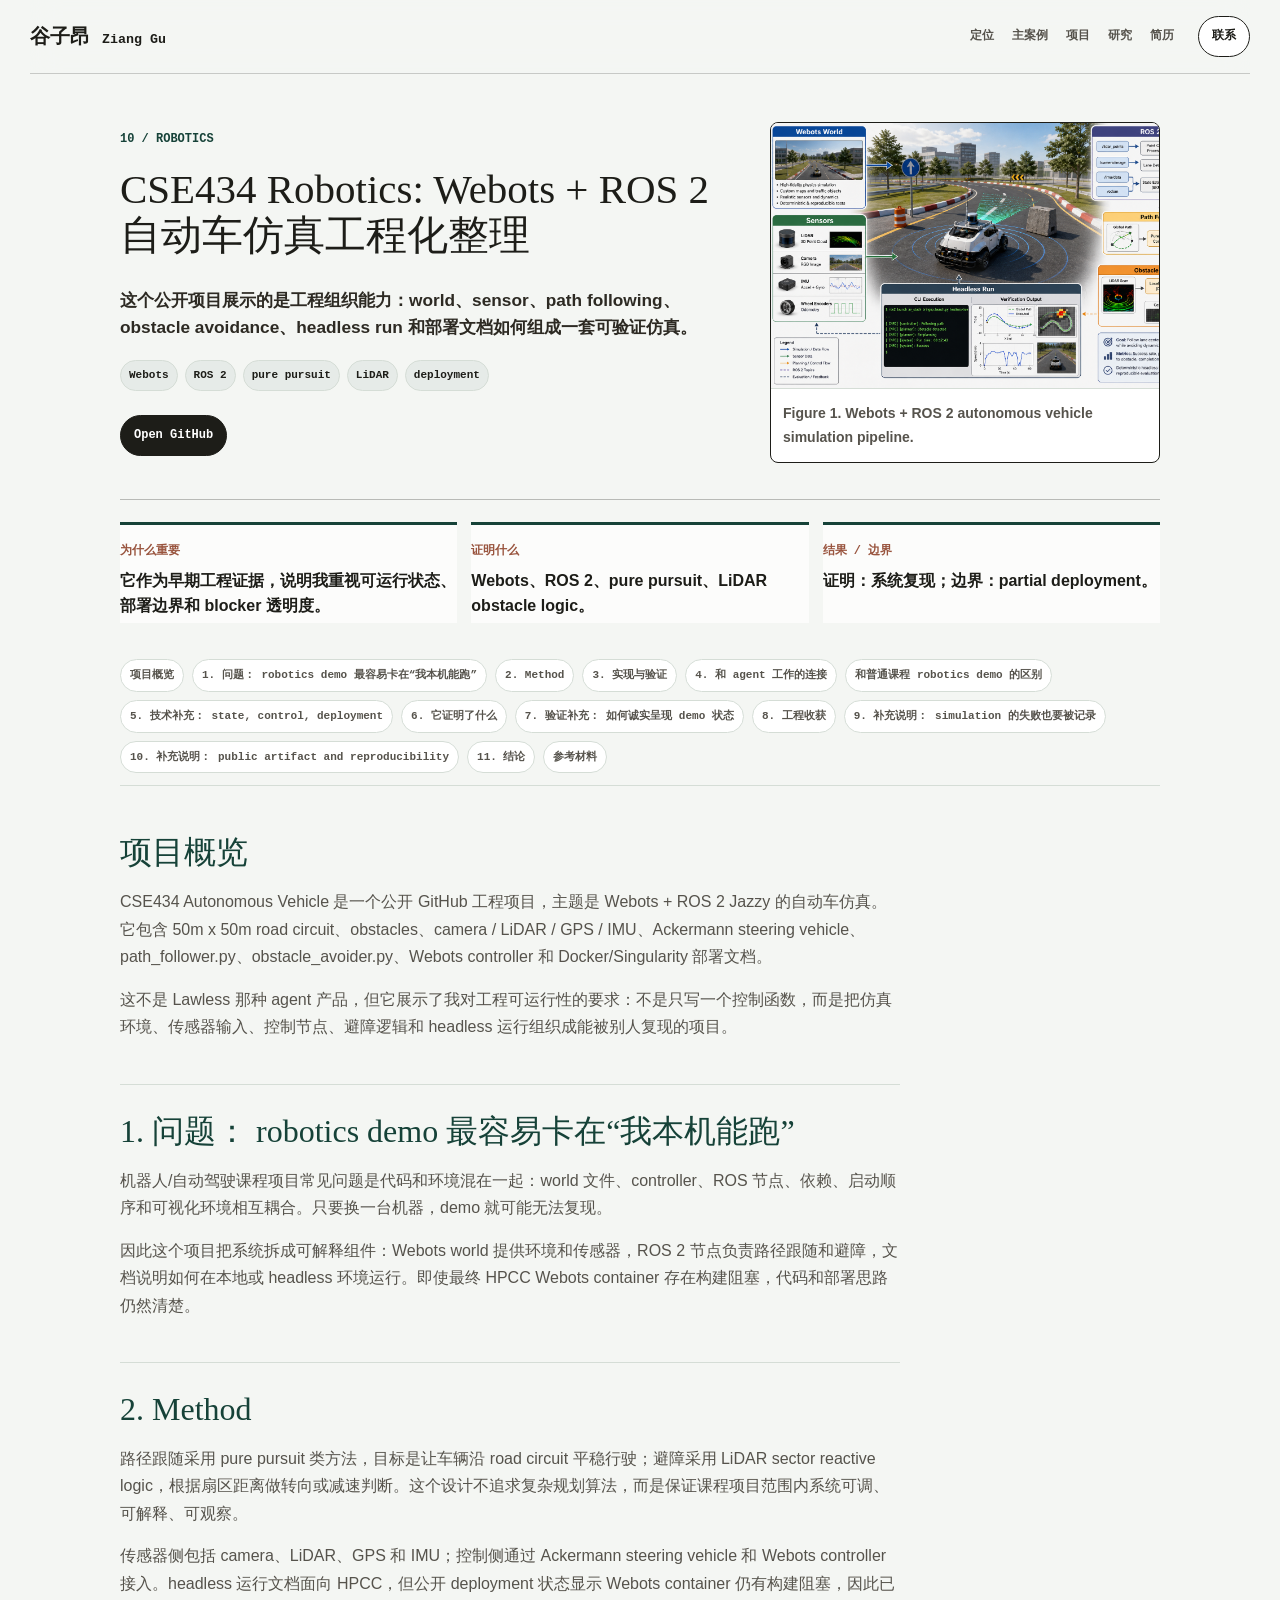
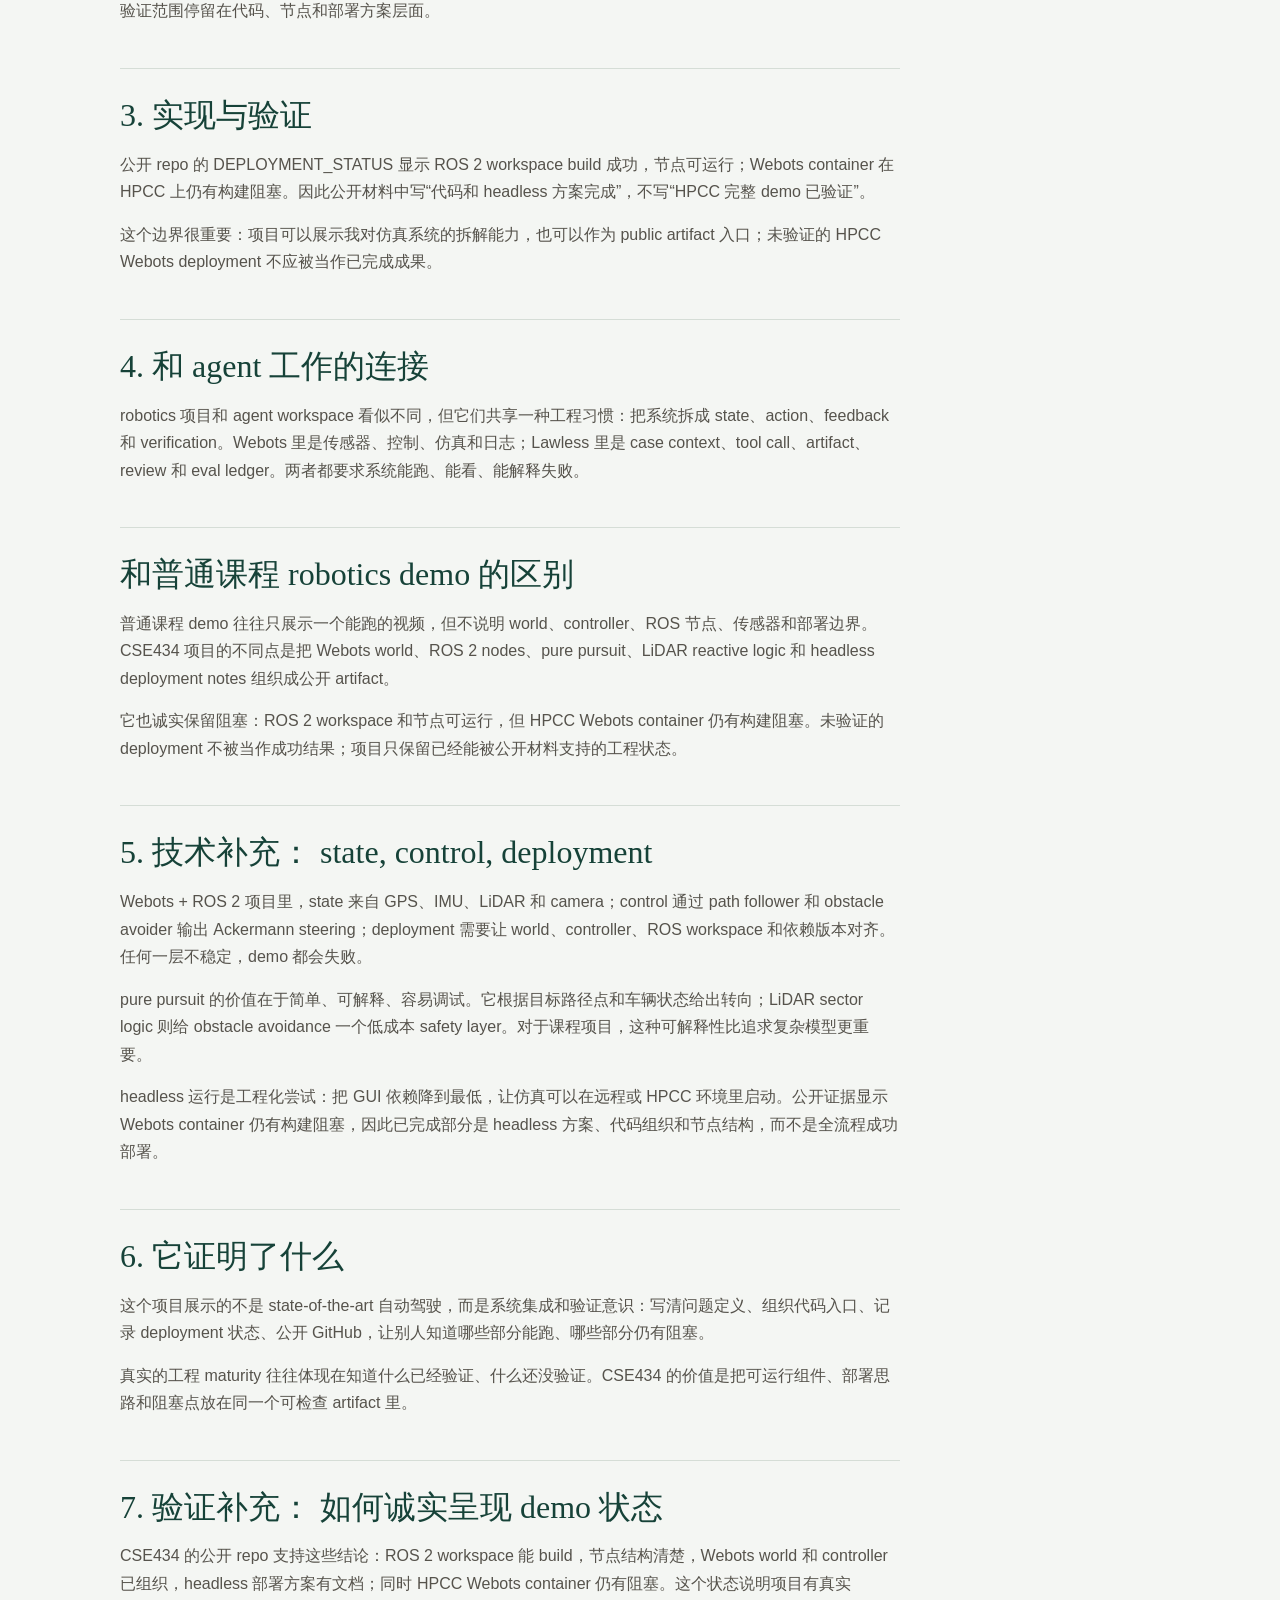
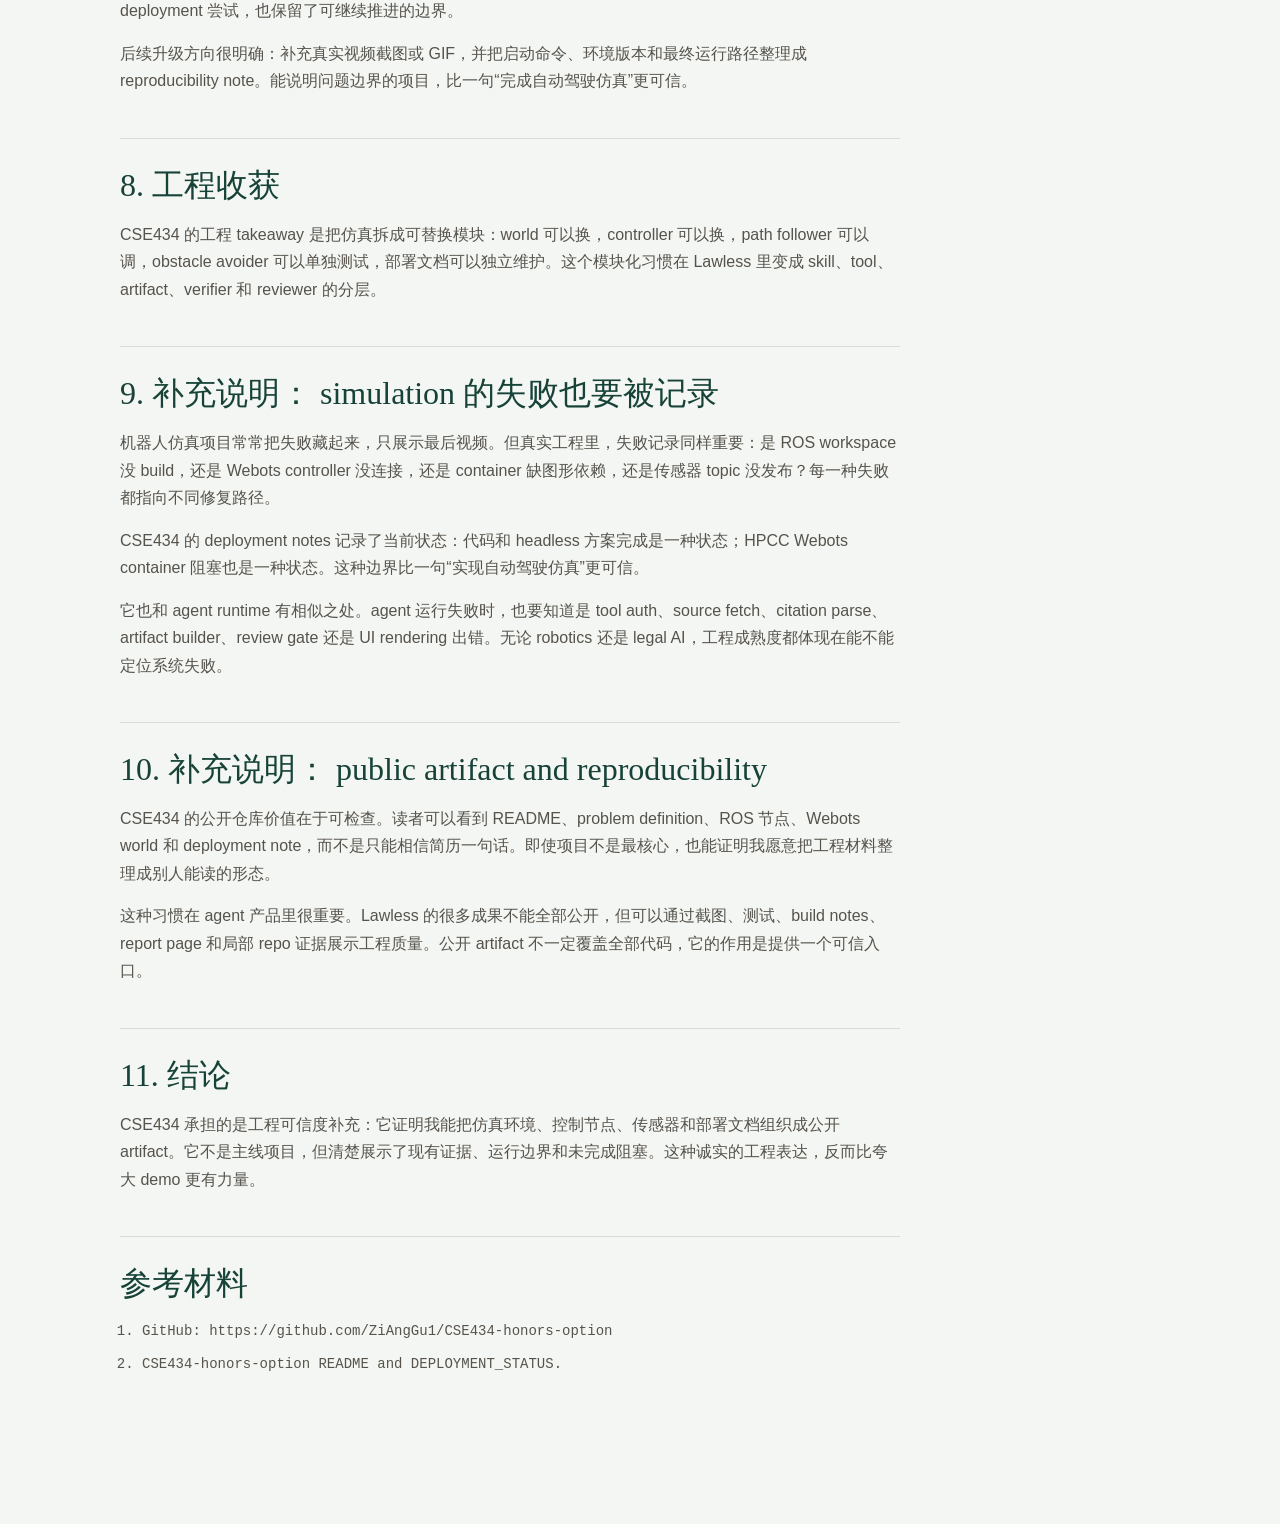
==== cse434-robotics.html @ b87dd902 "Update portfolio and resume" ====
<!doctype html>
<html lang="zh-CN">
<head>
  <meta charset="utf-8" />
  <meta name="viewport" content="width=device-width, initial-scale=1" />
  <meta name="description" content="这个公开项目展示的是工程组织能力：world、sensor、path following、obstacle avoidance、headless run 和部署文档如何组成一套可验证仿真。" />
  <title>CSE434 Robotics: Webots + ROS 2 自动车仿真工程化整理 / Ziang Gu</title>
  <link rel="icon" href="data:image/svg+xml,%3Csvg xmlns='http://www.w3.org/2000/svg' viewBox='0 0 64 64'%3E%3Crect width='64' height='64' fill='%230d3f32'/%3E%3Ctext x='32' y='42' font-size='34' text-anchor='middle' fill='%23fffaf0' font-family='serif'%3EZ%3C/text%3E%3C/svg%3E" />
  <link rel="stylesheet" href="./styles.css" />
</head>
<body class="paper-page">
  <header class="site-header">
    <a class="brand" href="./index.html"><span>谷子昂</span><small>Ziang Gu</small></a>
    <nav>
      <a href="./index.html#fit">定位</a>
      <a href="./lawless-agent-system.html">主案例</a>
      <a href="./project-reports.html">项目</a>
      <a href="./index.html#research">研究</a>
      <a href="./assets/ziang-gu-resume.pdf" target="_blank" rel="noreferrer">简历</a>
    </nav>
    <a class="pill" href="mailto:guziang@msu.edu">联系</a>
  </header>
  <main><article class="paper">
      <header class="paper-hero">
        <div>
          <p class="eyebrow">10 / Robotics</p>
          <h1>CSE434 Robotics: Webots + ROS 2 自动车仿真工程化整理</h1>
          <p class="dek">这个公开项目展示的是工程组织能力：world、sensor、path following、obstacle avoidance、headless run 和部署文档如何组成一套可验证仿真。</p>
          <div class="tag-row hero-tags"><b>Webots</b><b>ROS 2</b><b>pure pursuit</b><b>LiDAR</b><b>deployment</b></div>
          <div class="action-row"><a href="https://github.com/ZiAngGu1/CSE434-honors-option" target="_blank" rel="noreferrer">Open GitHub</a></div>
        </div>
        <figure class="paper-figure">
    <img src="./assets/cse434-robotics-diagram.png" alt="CSE434 robotics system diagram" />
    <figcaption>Figure 1. Webots + ROS 2 autonomous vehicle simulation pipeline.</figcaption>
  </figure>
      </header>

      <section class="case-brief" aria-label="Case study brief">
    <article>
          <span>为什么重要</span>
          <p>它作为早期工程证据，说明我重视可运行状态、部署边界和 blocker 透明度。</p>
        </article><article>
          <span>证明什么</span>
          <p>Webots、ROS 2、pure pursuit、LiDAR obstacle logic。</p>
        </article><article>
          <span>结果 / 边界</span>
          <p>证明：系统复现；边界：partial deployment。</p>
        </article>
  </section>

      <aside class="toc">
        <a href="#s1">项目概览</a><a href="#s2">1. 问题： robotics demo 最容易卡在“我本机能跑”</a><a href="#s3">2. Method</a><a href="#s4">3. 实现与验证</a><a href="#s5">4. 和 agent 工作的连接</a><a href="#s6">和普通课程 robotics demo 的区别</a><a href="#s7">5. 技术补充： state, control, deployment</a><a href="#s8">6. 它证明了什么</a><a href="#s9">7. 验证补充： 如何诚实呈现 demo 状态</a><a href="#s10">8. 工程收获</a><a href="#s11">9. 补充说明： simulation 的失败也要被记录</a><a href="#s12">10. 补充说明： public artifact and reproducibility</a><a href="#s13">11. 结论</a>
        
        <a href="#references">参考材料</a>
      </aside>

      
      <section class="paper-section" id="s1">
    <h2>项目概览</h2>
    <p>CSE434 Autonomous Vehicle 是一个公开 GitHub 工程项目，主题是 Webots + ROS 2 Jazzy 的自动车仿真。它包含 50m x 50m road circuit、obstacles、camera / LiDAR / GPS / IMU、Ackermann steering vehicle、path_follower.py、obstacle_avoider.py、Webots controller 和 Docker/Singularity 部署文档。</p>
<p>这不是 Lawless 那种 agent 产品，但它展示了我对工程可运行性的要求：不是只写一个控制函数，而是把仿真环境、传感器输入、控制节点、避障逻辑和 headless 运行组织成能被别人复现的项目。</p>
  </section>
<section class="paper-section" id="s2">
    <h2>1. 问题： robotics demo 最容易卡在“我本机能跑”</h2>
    <p>机器人/自动驾驶课程项目常见问题是代码和环境混在一起：world 文件、controller、ROS 节点、依赖、启动顺序和可视化环境相互耦合。只要换一台机器，demo 就可能无法复现。</p>
<p>因此这个项目把系统拆成可解释组件：Webots world 提供环境和传感器，ROS 2 节点负责路径跟随和避障，文档说明如何在本地或 headless 环境运行。即使最终 HPCC Webots container 存在构建阻塞，代码和部署思路仍然清楚。</p>
  </section>
<section class="paper-section" id="s3">
    <h2>2. Method</h2>
    <p>路径跟随采用 pure pursuit 类方法，目标是让车辆沿 road circuit 平稳行驶；避障采用 LiDAR sector reactive logic，根据扇区距离做转向或减速判断。这个设计不追求复杂规划算法，而是保证课程项目范围内系统可调、可解释、可观察。</p>
<p>传感器侧包括 camera、LiDAR、GPS 和 IMU；控制侧通过 Ackermann steering vehicle 和 Webots controller 接入。headless 运行文档面向 HPCC，但公开 deployment 状态显示 Webots container 仍有构建阻塞，因此已验证范围停留在代码、节点和部署方案层面。</p>
  </section>
<section class="paper-section" id="s4">
    <h2>3. 实现与验证</h2>
    <p>公开 repo 的 DEPLOYMENT_STATUS 显示 ROS 2 workspace build 成功，节点可运行；Webots container 在 HPCC 上仍有构建阻塞。因此公开材料中写“代码和 headless 方案完成”，不写“HPCC 完整 demo 已验证”。</p>
<p>这个边界很重要：项目可以展示我对仿真系统的拆解能力，也可以作为 public artifact 入口；未验证的 HPCC Webots deployment 不应被当作已完成成果。</p>
  </section>
<section class="paper-section" id="s5">
    <h2>4. 和 agent 工作的连接</h2>
    <p>robotics 项目和 agent workspace 看似不同，但它们共享一种工程习惯：把系统拆成 state、action、feedback 和 verification。Webots 里是传感器、控制、仿真和日志；Lawless 里是 case context、tool call、artifact、review 和 eval ledger。两者都要求系统能跑、能看、能解释失败。</p>
  </section>
<section class="paper-section" id="s6">
    <h2>和普通课程 robotics demo 的区别</h2>
    <p>普通课程 demo 往往只展示一个能跑的视频，但不说明 world、controller、ROS 节点、传感器和部署边界。CSE434 项目的不同点是把 Webots world、ROS 2 nodes、pure pursuit、LiDAR reactive logic 和 headless deployment notes 组织成公开 artifact。</p>
<p>它也诚实保留阻塞：ROS 2 workspace 和节点可运行，但 HPCC Webots container 仍有构建阻塞。未验证的 deployment 不被当作成功结果；项目只保留已经能被公开材料支持的工程状态。</p>
  </section>
<section class="paper-section" id="s7">
    <h2>5. 技术补充： state, control, deployment</h2>
    <p>Webots + ROS 2 项目里，state 来自 GPS、IMU、LiDAR 和 camera；control 通过 path follower 和 obstacle avoider 输出 Ackermann steering；deployment 需要让 world、controller、ROS workspace 和依赖版本对齐。任何一层不稳定，demo 都会失败。</p>
<p>pure pursuit 的价值在于简单、可解释、容易调试。它根据目标路径点和车辆状态给出转向；LiDAR sector logic 则给 obstacle avoidance 一个低成本 safety layer。对于课程项目，这种可解释性比追求复杂模型更重要。</p>
<p>headless 运行是工程化尝试：把 GUI 依赖降到最低，让仿真可以在远程或 HPCC 环境里启动。公开证据显示 Webots container 仍有构建阻塞，因此已完成部分是 headless 方案、代码组织和节点结构，而不是全流程成功部署。</p>
  </section>
<section class="paper-section" id="s8">
    <h2>6. 它证明了什么</h2>
    <p>这个项目展示的不是 state-of-the-art 自动驾驶，而是系统集成和验证意识：写清问题定义、组织代码入口、记录 deployment 状态、公开 GitHub，让别人知道哪些部分能跑、哪些部分仍有阻塞。</p>
<p>真实的工程 maturity 往往体现在知道什么已经验证、什么还没验证。CSE434 的价值是把可运行组件、部署思路和阻塞点放在同一个可检查 artifact 里。</p>
  </section>
<section class="paper-section" id="s9">
    <h2>7. 验证补充： 如何诚实呈现 demo 状态</h2>
    <p>CSE434 的公开 repo 支持这些结论：ROS 2 workspace 能 build，节点结构清楚，Webots world 和 controller 已组织，headless 部署方案有文档；同时 HPCC Webots container 仍有阻塞。这个状态说明项目有真实 deployment 尝试，也保留了可继续推进的边界。</p>
<p>后续升级方向很明确：补充真实视频截图或 GIF，并把启动命令、环境版本和最终运行路径整理成 reproducibility note。能说明问题边界的项目，比一句“完成自动驾驶仿真”更可信。</p>
  </section>
<section class="paper-section" id="s10">
    <h2>8. 工程收获</h2>
    <p>CSE434 的工程 takeaway 是把仿真拆成可替换模块：world 可以换，controller 可以换，path follower 可以调，obstacle avoider 可以单独测试，部署文档可以独立维护。这个模块化习惯在 Lawless 里变成 skill、tool、artifact、verifier 和 reviewer 的分层。</p>
  </section>
<section class="paper-section" id="s11">
    <h2>9. 补充说明： simulation 的失败也要被记录</h2>
    <p>机器人仿真项目常常把失败藏起来，只展示最后视频。但真实工程里，失败记录同样重要：是 ROS workspace 没 build，还是 Webots controller 没连接，还是 container 缺图形依赖，还是传感器 topic 没发布？每一种失败都指向不同修复路径。</p>
<p>CSE434 的 deployment notes 记录了当前状态：代码和 headless 方案完成是一种状态；HPCC Webots container 阻塞也是一种状态。这种边界比一句“实现自动驾驶仿真”更可信。</p>
<p>它也和 agent runtime 有相似之处。agent 运行失败时，也要知道是 tool auth、source fetch、citation parse、artifact builder、review gate 还是 UI rendering 出错。无论 robotics 还是 legal AI，工程成熟度都体现在能不能定位系统失败。</p>
  </section>
<section class="paper-section" id="s12">
    <h2>10. 补充说明： public artifact and reproducibility</h2>
    <p>CSE434 的公开仓库价值在于可检查。读者可以看到 README、problem definition、ROS 节点、Webots world 和 deployment note，而不是只能相信简历一句话。即使项目不是最核心，也能证明我愿意把工程材料整理成别人能读的形态。</p>
<p>这种习惯在 agent 产品里很重要。Lawless 的很多成果不能全部公开，但可以通过截图、测试、build notes、report page 和局部 repo 证据展示工程质量。公开 artifact 不一定覆盖全部代码，它的作用是提供一个可信入口。</p>
  </section>
<section class="paper-section" id="s13">
    <h2>11. 结论</h2>
    <p>CSE434 承担的是工程可信度补充：它证明我能把仿真环境、控制节点、传感器和部署文档组织成公开 artifact。它不是主线项目，但清楚展示了现有证据、运行边界和未完成阻塞。这种诚实的工程表达，反而比夸大 demo 更有力量。</p>
  </section>
      <section class="paper-section" id="references">
        <h2>参考材料</h2>
        <ol class="reference-list"><li>GitHub: https://github.com/ZiAngGu1/CSE434-honors-option</li><li>CSE434-honors-option README and DEPLOYMENT_STATUS.</li></ol>
      </section>
    </article></main>
</body>
</html>
---- styles.css ----
:root {
  --bg: #f4f6f3;
  --paper: #ffffff;
  --ink: #1d1d18;
  --muted: #56534c;
  --line: #d5ddd6;
  --green: #164238;
  --oxide: #99543e;
  --blue: #315c82;
  --shadow: 0 14px 28px rgba(29, 29, 24, .08);
  font-family: "Aptos", "Segoe UI", "Noto Sans SC", "PingFang SC", "Microsoft YaHei", sans-serif;
}
* { box-sizing: border-box; }
html { scroll-behavior: smooth; }
body {
  margin: 0;
  color: var(--ink);
  background: var(--bg);
  line-height: 1.72;
}
a { color: inherit; text-decoration: none; }
img { display: block; max-width: 100%; }
.site-header {
  position: sticky;
  top: 0;
  z-index: 20;
  display: grid;
  grid-template-columns: 1fr auto auto;
  gap: 24px;
  align-items: center;
  width: min(1220px, calc(100% - 40px));
  margin: 0 auto;
  padding: 16px 0;
  border-bottom: 1px solid rgba(23,23,17,.2);
  background: rgba(244,246,243,.92);
  backdrop-filter: blur(14px);
}
.brand { display: flex; gap: 12px; align-items: baseline; font-weight: 900; }
.brand span { font-size: 20px; }
.brand small, nav, .pill, .eyebrow, .tag-row, .metric-strip span, .reader-strip span, .toc, .action-row, .reference-list, .case-feature span, .contact-grid-site span {
  font-family: "SF Mono", Consolas, monospace;
}
nav { display: flex; gap: 18px; color: var(--muted); font-size: 12px; font-weight: 800; }
.pill, .action-row a {
  border: 1px solid var(--ink);
  border-radius: 999px;
  background: var(--paper);
  padding: 9px 13px;
  font-size: 12px;
  font-weight: 800;
}
.action-row { display: flex; flex-wrap: wrap; gap: 10px; margin-top: 24px; }
.action-row a:first-child { background: var(--ink); color: var(--paper); }
.pill:hover, .action-row a:hover, .project-card:hover {
  transform: translate(-2px, -2px);
  box-shadow: var(--shadow);
}
main { width: min(1220px, calc(100% - 40px)); margin: 0 auto; }
.home-hero {
  display: grid;
  grid-template-columns: minmax(0, 1fr) 340px;
  gap: 70px;
  align-items: center;
  padding: 56px 0 40px;
  border-bottom: 2px solid var(--ink);
}
.eyebrow {
  margin: 0 0 18px;
  color: var(--green);
  font-size: 12px;
  font-weight: 900;
  text-transform: uppercase;
  letter-spacing: 0;
}
h1, h2, h3, p { margin-top: 0; }
h1 {
  max-width: 980px;
  margin-bottom: 28px;
  font-family: Georgia, "Noto Serif SC", "Songti SC", serif;
  font-size: clamp(42px, 4.7vw, 76px);
  font-weight: 500;
  line-height: 1.04;
  letter-spacing: 0;
}
.lead, .dek {
  max-width: 850px;
  color: #2d2a23;
  font-size: clamp(18px, 1.7vw, 23px);
  font-weight: 600;
  line-height: 1.58;
}
.profile-panel {
  border: 2px solid var(--ink);
  border-radius: 8px;
  overflow: hidden;
  background: var(--paper);
  box-shadow: var(--shadow);
}
.profile-panel img { width: 100%; aspect-ratio: 4 / 3; object-fit: cover; border-bottom: 2px solid var(--ink); }
.profile-panel dl { margin: 0; }
.profile-panel div { display: grid; grid-template-columns: 84px 1fr; gap: 12px; padding: 14px; border-top: 1px solid var(--line); }
dt { color: var(--muted); font-family: "SF Mono", Consolas, monospace; font-size: 11px; font-weight: 900; text-transform: uppercase; }
dd { margin: 0; font-weight: 700; }
.metric-strip { display: grid; grid-template-columns: repeat(4, minmax(0,1fr)); border-bottom: 2px solid var(--ink); }
.metric-strip article { min-height: 190px; padding: 24px; border-right: 1px solid var(--ink); background: rgba(255,255,255,.72); }
.metric-strip article:last-child { border-right: 0; }
.metric-strip span { display: block; margin-bottom: 28px; color: var(--oxide); font-size: 13px; font-weight: 900; }
.metric-strip p { color: var(--muted); font-size: 17px; }
.reader-strip {
  display: grid;
  grid-template-columns: .9fr 1.35fr 1fr;
  gap: 0;
  border-bottom: 2px solid var(--ink);
  background: #fbfcf8;
}
.reader-strip article {
  min-height: 150px;
  padding: 24px;
  border-right: 1px solid var(--ink);
}
.reader-strip article:last-child { border-right: 0; }
.reader-strip span {
  display: block;
  margin-bottom: 18px;
  color: var(--green);
  font-size: 12px;
  font-weight: 900;
  text-transform: uppercase;
}
.reader-strip p { margin: 0; color: var(--ink); font-size: 18px; font-weight: 700; line-height: 1.55; }
.section { padding: 72px 0; border-bottom: 1px solid var(--line); }
.section-head { display: grid; grid-template-columns: 260px 1fr; gap: 60px; align-items: end; margin-bottom: 30px; }
h2 {
  font-family: Georgia, "Noto Serif SC", "Songti SC", serif;
  font-size: clamp(31px, 4vw, 56px);
  font-weight: 500;
  line-height: 1.08;
}
.project-grid { display: grid; grid-template-columns: repeat(3, minmax(0, 1fr)); gap: 16px; }
.project-card {
  display: flex;
  min-height: 330px;
  flex-direction: column;
  border: 1px solid var(--ink);
  border-radius: 8px;
  background: var(--paper);
  padding: 22px;
  transition: .15s ease;
}
.project-card.flagship { grid-column: span 2; }
.project-card span { color: var(--oxide); font-family: "SF Mono", Consolas, monospace; font-size: 12px; font-weight: 900; text-transform: uppercase; }
.project-card h3 { margin: 26px 0 12px; color: var(--green); font-size: 24px; line-height: 1.16; }
.project-card h4 { margin: 0 0 14px; color: var(--ink); font-size: 18px; line-height: 1.2; font-weight: 700; }
.project-card p { color: var(--muted); font-size: 16px; }
.project-card .proof-line {
  margin-top: 4px;
  padding-top: 12px;
  border-top: 1px solid var(--line);
  color: #2e3f54;
  font-size: 14px;
  font-weight: 750;
  line-height: 1.5;
}
.card-chips { display: flex; flex-wrap: wrap; gap: 7px; margin: 6px 0 18px; }
.card-chips b { border-left: 3px solid var(--oxide); background: #f6f8fb; padding: 5px 8px; color: #30445d; font-family: "SF Mono", Consolas, monospace; font-size: 11px; }
.tag-row { display: flex; flex-wrap: wrap; gap: 7px; margin-top: auto; }
.tag-row b { border: 1px solid var(--line); border-radius: 999px; background: rgba(13,63,50,.06); padding: 5px 8px; font-size: 11px; }
.hero-tags { margin-top: 18px; max-width: 760px; }
.media-grid { display: grid; grid-template-columns: repeat(4, minmax(0, 1fr)); gap: 14px; }
figure { margin: 0; border: 1px solid var(--ink); border-radius: 8px; background: var(--paper); overflow: hidden; }
figure img { width: 100%; aspect-ratio: 16 / 10; object-fit: cover; object-position: top left; border-bottom: 1px solid var(--line); }
figcaption { padding: 12px; color: var(--muted); font-size: 14px; font-weight: 700; }
.case-feature {
  display: grid;
  grid-template-columns: minmax(0, .95fr) minmax(0, 1.2fr);
  gap: 24px;
  align-items: stretch;
  border: 2px solid var(--ink);
  border-radius: 8px;
  background: var(--paper);
  overflow: hidden;
  box-shadow: var(--shadow);
}
.case-feature:hover { transform: translate(-2px, -2px); box-shadow: 0 18px 40px rgba(29, 29, 24, .12); }
.case-feature figure { border: 0; border-radius: 0; border-right: 1px solid var(--ink); }
.case-feature figure img { height: 100%; min-height: 360px; object-fit: cover; object-position: top left; }
.case-feature > div { padding: 28px; }
.case-feature span {
  color: var(--oxide);
  font-size: 12px;
  font-weight: 900;
  text-transform: uppercase;
}
.case-feature h3 {
  margin: 20px 0 14px;
  color: var(--green);
  font-family: Georgia, "Noto Serif SC", "Songti SC", serif;
  font-size: clamp(27px, 3vw, 42px);
  line-height: 1.12;
  font-weight: 500;
}
.case-feature p { color: var(--muted); font-size: 17px; line-height: 1.7; }
.compact-grid .project-card { min-height: 260px; }
.quieter-section { background: rgba(255,255,255,.35); margin: 0 calc(50% - 50vw); padding-left: calc(50vw - 50%); padding-right: calc(50vw - 50%); }
.contact-grid-site {
  display: grid;
  grid-template-columns: repeat(3, minmax(0, 1fr));
  gap: 14px;
}
.contact-grid-site a {
  border: 1px solid var(--ink);
  border-radius: 8px;
  background: var(--paper);
  padding: 22px;
}
.contact-grid-site a:hover { transform: translate(-2px, -2px); box-shadow: var(--shadow); }
.contact-grid-site span { display: block; margin-bottom: 16px; color: var(--oxide); font-size: 12px; font-weight: 900; text-transform: uppercase; }
.contact-grid-site p { margin: 0; color: var(--ink); font-size: 18px; font-weight: 750; }
.paper { max-width: 1040px; margin: 0 auto; padding: 48px 0 104px; }
.paper-hero {
  display: grid;
  grid-template-columns: minmax(0, 1fr) 390px;
  gap: 34px;
  align-items: center;
  padding-bottom: 36px;
  margin-bottom: 18px;
  border-bottom: 1px solid rgba(29, 29, 24, .28);
}
.paper-hero.single { display: block; }
.paper .paper-hero h1 { max-width: 920px; font-size: clamp(30px, 3.2vw, 48px); line-height: 1.12; }
.paper .paper-hero .title-en { margin-top: -10px; color: var(--blue); font-size: clamp(20px, 2vw, 30px); line-height: 1.18; }
.paper .dek { font-size: clamp(16px, 1.35vw, 20px); line-height: 1.6; }
.dek-en, .english-dek { color: var(--blue); font-size: clamp(15px, 1.2vw, 18px); }
.paper-figure img { aspect-ratio: 16 / 11; object-fit: cover; object-position: top left; }
.caption-en { display: block; margin-top: 6px; color: var(--blue); font-size: 13px; }
.case-brief {
  display: grid;
  grid-template-columns: repeat(3, minmax(0, 1fr));
  gap: 14px;
  margin: 22px 0 24px;
}
.case-brief article {
  border-top: 3px solid var(--green);
  background: rgba(255, 255, 255, .72);
  padding: 16px 0 4px;
}
.case-brief span {
  display: block;
  margin-bottom: 8px;
  color: var(--oxide);
  font-family: "SF Mono", Consolas, monospace;
  font-size: 12px;
  font-weight: 900;
  text-transform: uppercase;
}
.case-brief p {
  margin: 0;
  color: var(--ink);
  font-size: 16px;
  font-weight: 650;
  line-height: 1.55;
}
.toc {
  position: sticky;
  top: 70px;
  z-index: 5;
  display: flex;
  flex-wrap: wrap;
  gap: 8px;
  padding: 12px 0;
  margin-bottom: 20px;
  background: rgba(244,246,243,.92);
  border-bottom: 1px solid var(--line);
}
.toc a { border: 1px solid var(--line); border-radius: 999px; background: var(--paper); padding: 6px 9px; color: var(--muted); font-size: 11px; font-weight: 800; }
.figure-grid { display: grid; grid-template-columns: repeat(2, minmax(0,1fr)); gap: 16px; margin: 26px 0; }
.paper-section { max-width: 780px; padding: 28px 0; border-bottom: 1px solid var(--line); }
.paper-section:last-child { border-bottom: 0; }
.paper-section h2 { margin-bottom: 16px; color: var(--green); font-size: clamp(23px, 2.5vw, 34px); line-height: 1.18; }
.paper-section p, .paper-section li { color: var(--muted); font-size: 16px; }
.paper-section p { margin-bottom: 15px; }
.table-wrap { overflow-x: auto; margin: 18px 0 22px; border: 1px solid var(--line); border-radius: 8px; background: var(--paper); }
table { width: 100%; border-collapse: collapse; min-width: 620px; }
th, td { padding: 10px 12px; border-bottom: 1px solid var(--line); text-align: left; vertical-align: top; font-size: 14px; line-height: 1.45; }
th { color: var(--green); background: #edf3f0; font-family: "SF Mono", Consolas, monospace; font-size: 12px; text-transform: uppercase; }
tr:last-child td { border-bottom: 0; }
.code-block { overflow-x: auto; margin: 16px 0 20px; border: 1px solid var(--line); border-radius: 8px; background: #16241f; padding: 14px; color: #edf6f1; font-size: 13px; line-height: 1.5; }
.code-block code { font-family: "SF Mono", Consolas, monospace; }
.appendix-section {
  max-width: 900px;
  margin-top: 18px;
  background: #eef3ef;
  border: 1px solid var(--line);
  border-radius: 8px;
  padding: 22px;
}
.appendix-section h2 { color: #3f5548; font-size: 22px; }
.appendix-section p { font-size: 14px; line-height: 1.6; }
.language-kicker {
  margin-bottom: 12px;
  color: var(--oxide) !important;
  font-family: "SF Mono", Consolas, monospace;
  font-size: 12px !important;
  font-weight: 900;
  text-transform: uppercase;
}
.reference-list { display: grid; gap: 9px; padding-left: 22px; }
.reference-list li { font-size: 14px; word-break: break-word; }
.reports .paper-hero { margin-bottom: 28px; }
.report-group { padding: 30px 0 40px; border-top: 1px solid var(--line); }
.report-group-head { display: grid; grid-template-columns: 260px 1fr; gap: 44px; align-items: end; margin-bottom: 18px; }
.report-group-head h2 { margin: 0; font-size: clamp(22px, 2.5vw, 34px); line-height: 1.18; }
.reports .project-grid { margin-top: 18px; }
@media (max-width: 980px) {
  .site-header { grid-template-columns: 1fr auto; }
  nav { display: none; }
  .home-hero, .section-head, .paper-hero, .case-feature { grid-template-columns: 1fr; gap: 28px; }
  .profile-panel { max-width: 420px; }
  .project-grid, .media-grid, .figure-grid { grid-template-columns: repeat(2, minmax(0,1fr)); }
  .project-card.flagship { grid-column: span 1; }
  .report-group-head { grid-template-columns: 1fr; gap: 8px; }
  .case-brief { grid-template-columns: 1fr; }
  .metric-strip, .reader-strip, .contact-grid-site { grid-template-columns: repeat(2, minmax(0,1fr)); }
  .case-feature figure { border-right: 0; border-bottom: 1px solid var(--ink); }
  .case-feature figure img { min-height: 280px; }
}
@media (max-width: 640px) {
  main, .site-header { width: min(100% - 24px, 1220px); }
  h1 { font-size: 38px; }
  .lead, .dek { font-size: 18px; }
  .project-grid, .media-grid, .figure-grid, .metric-strip, .reader-strip, .contact-grid-site { grid-template-columns: 1fr; }
  .metric-strip article { border-right: 0; border-bottom: 1px solid var(--ink); }
  .reader-strip article { border-right: 0; border-bottom: 1px solid var(--ink); }
  .profile-panel img { aspect-ratio: 4 / 5; }
  .paper { padding-top: 42px; }
  .paper-section p, .paper-section li { font-size: 16px; }
}
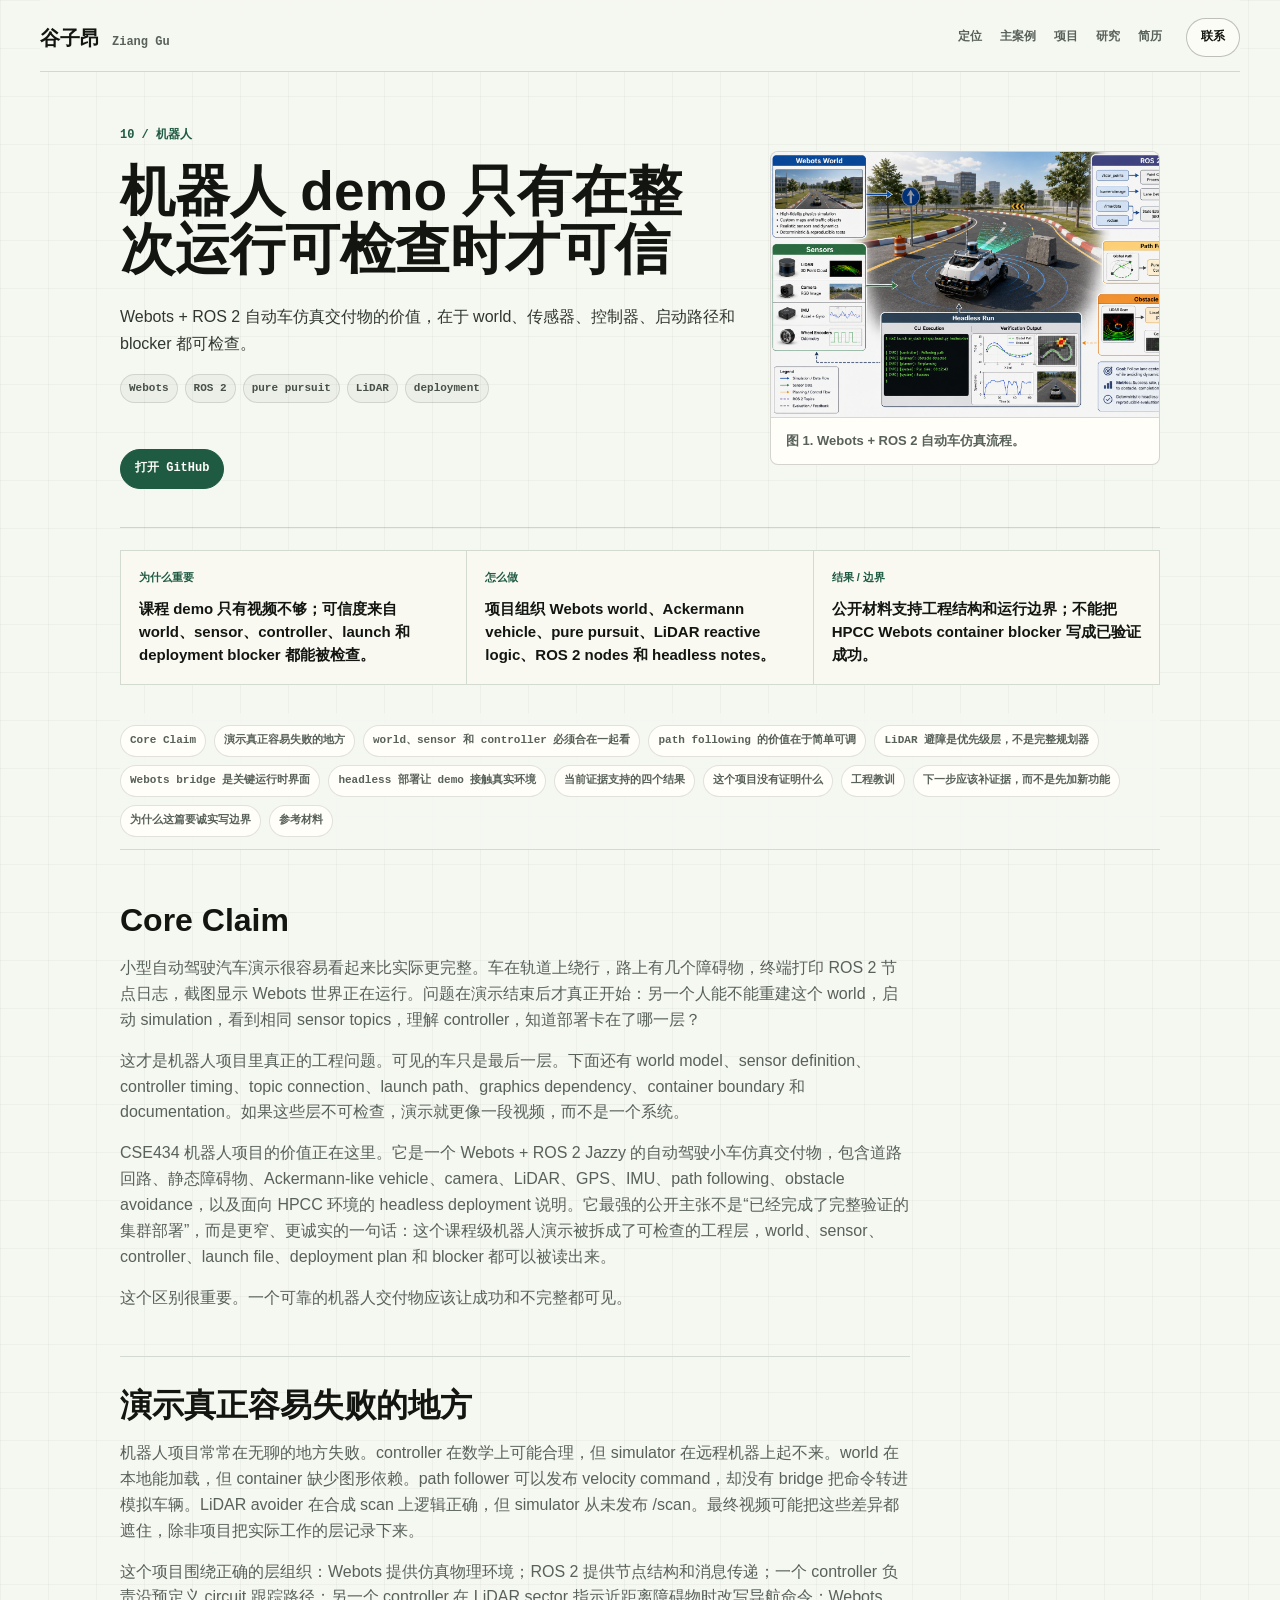
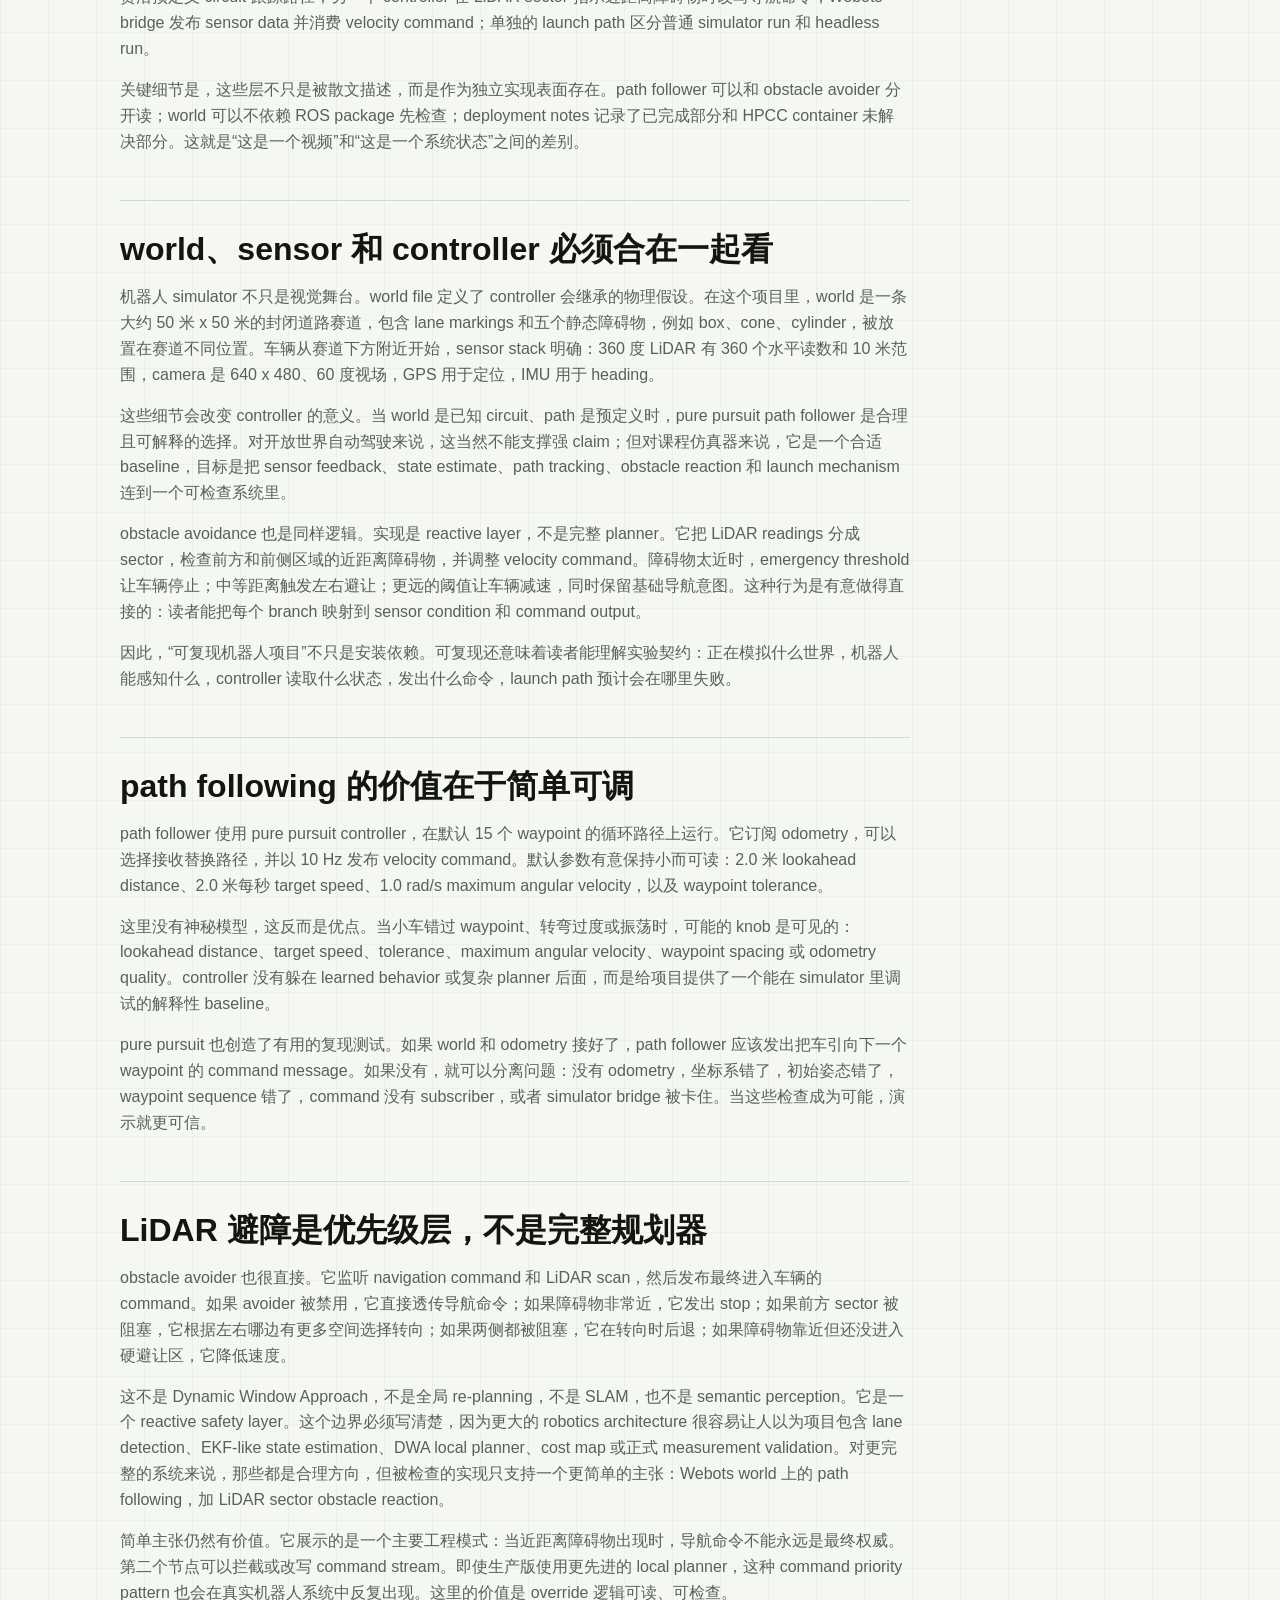
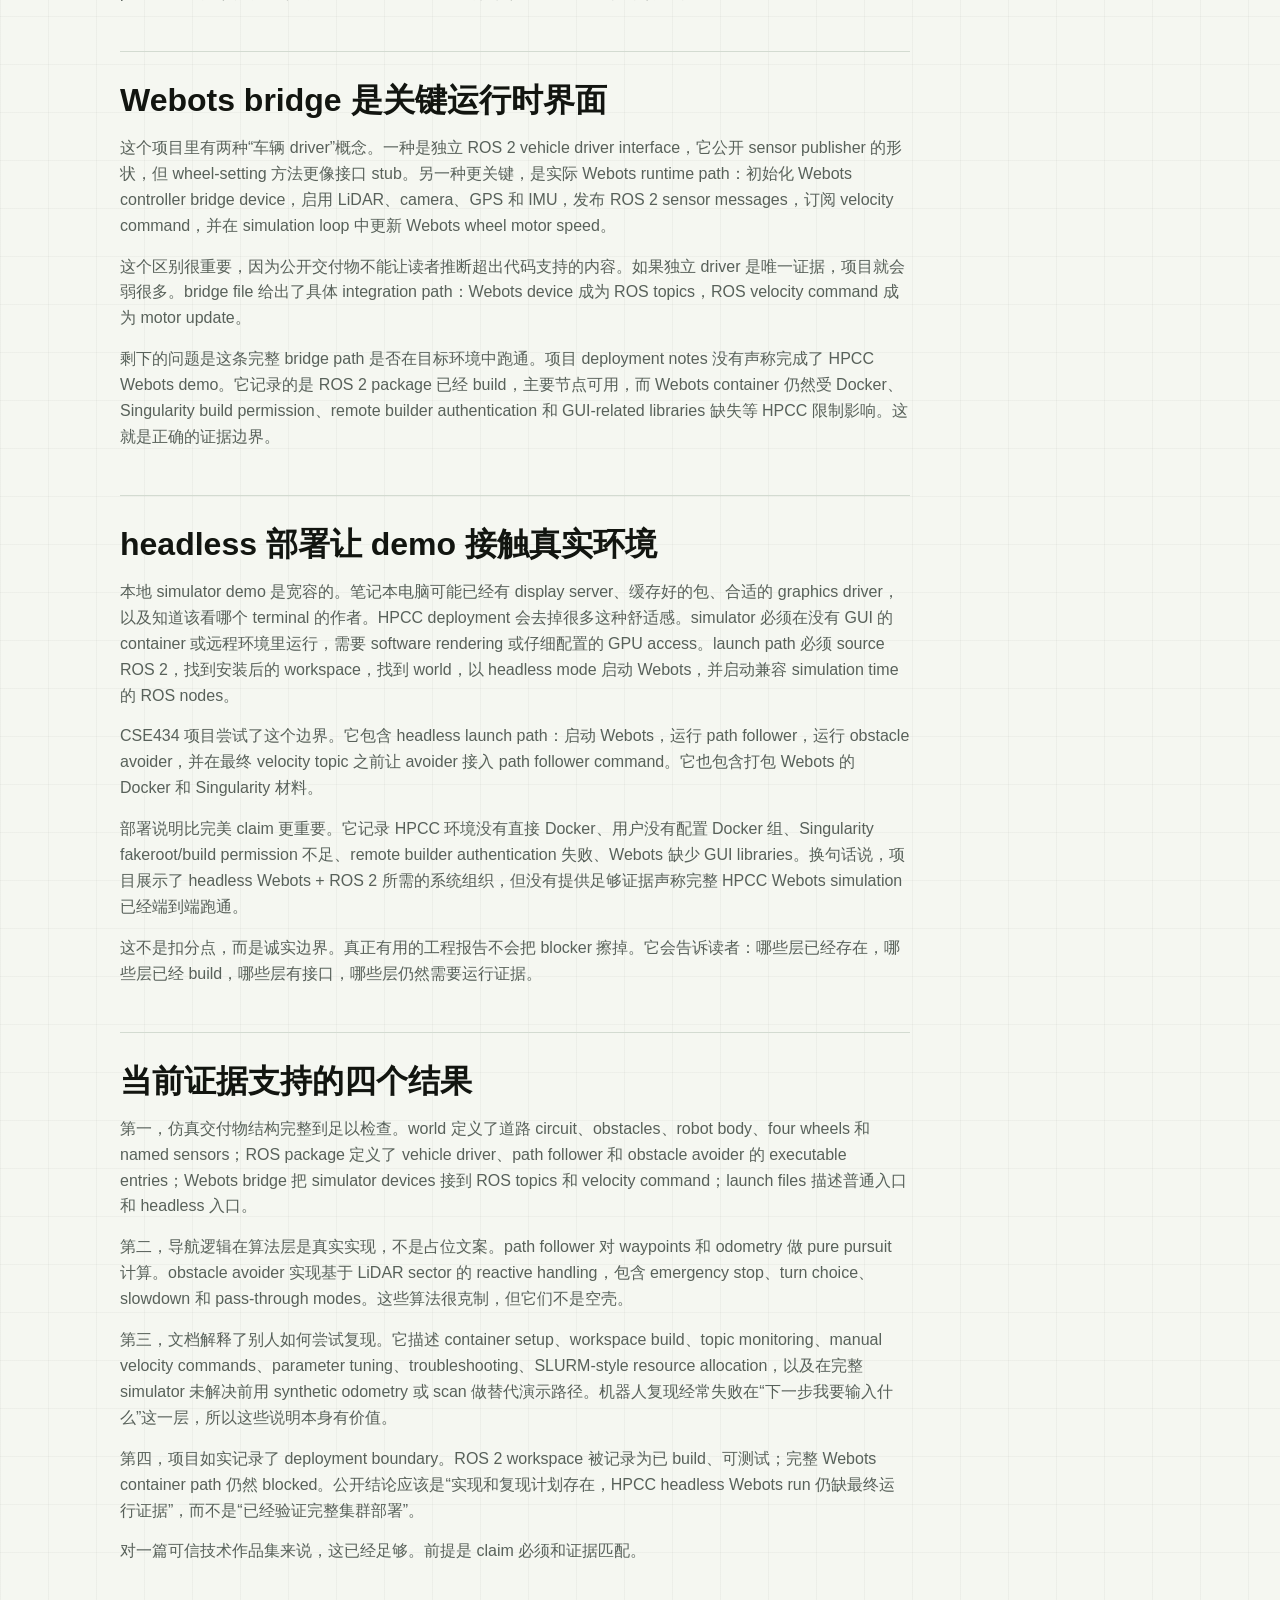
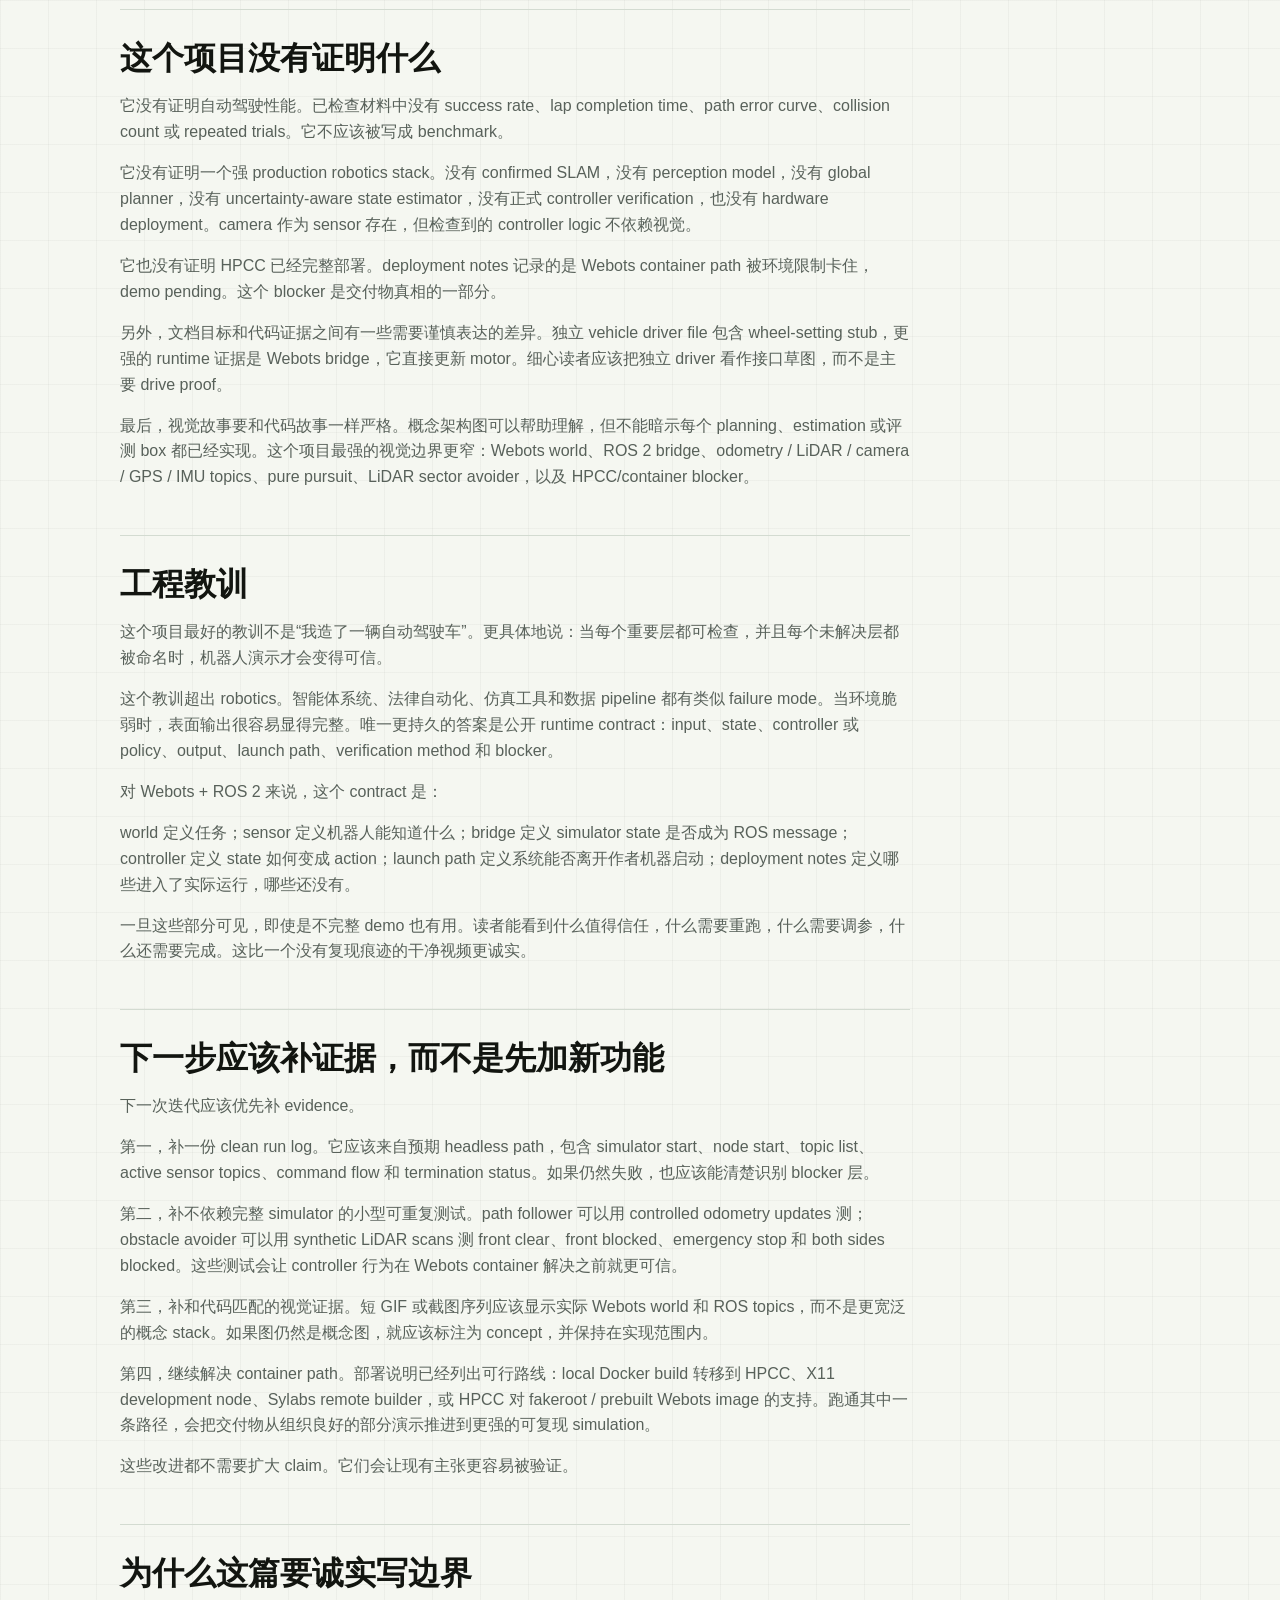
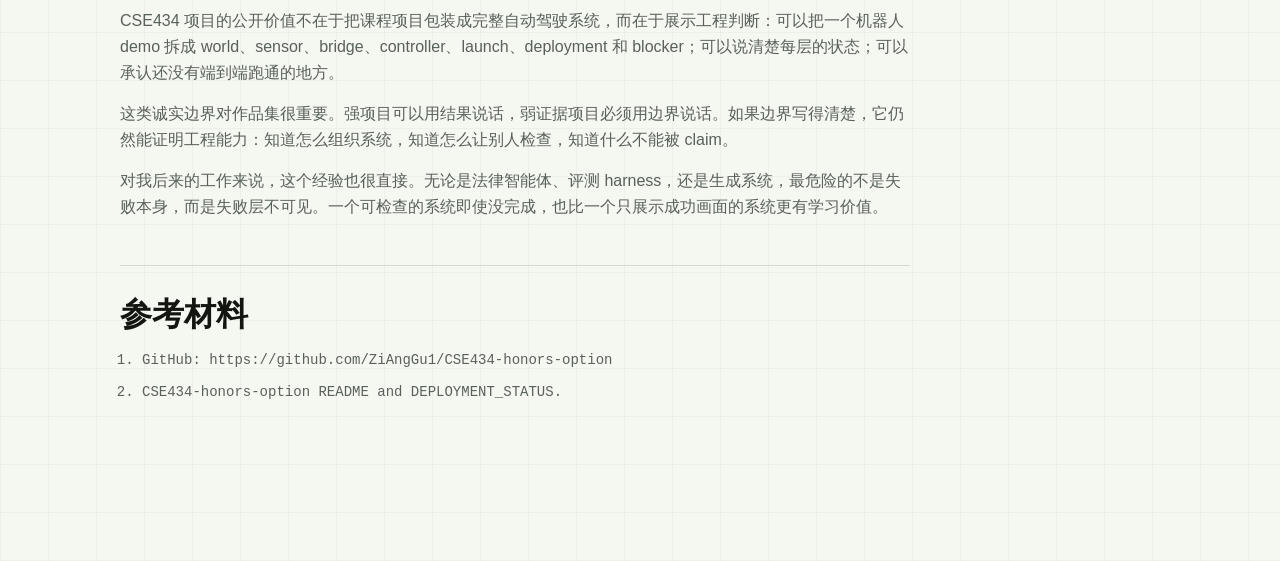
==== commit 49f09623: "Publish Chinese portfolio reports" ====
--- a/cse434-robotics.html
+++ b/cse434-robotics.html
@@ -3,8 +3,8 @@
 <head>
   <meta charset="utf-8" />
   <meta name="viewport" content="width=device-width, initial-scale=1" />
-  <meta name="description" content="这个公开项目展示的是工程组织能力：world、sensor、path following、obstacle avoidance、headless run 和部署文档如何组成一套可验证仿真。" />
-  <title>CSE434 Robotics: Webots + ROS 2 自动车仿真工程化整理 / Ziang Gu</title>
+  <meta name="description" content="Webots + ROS 2 自动车仿真交付物的价值，在于 world、传感器、控制器、启动路径和 blocker 都可检查。" />
+  <title>机器人 demo 只有在整次运行可检查时才可信 / Ziang Gu</title>
   <link rel="icon" href="data:image/svg+xml,%3Csvg xmlns='http://www.w3.org/2000/svg' viewBox='0 0 64 64'%3E%3Crect width='64' height='64' fill='%230d3f32'/%3E%3Ctext x='32' y='42' font-size='34' text-anchor='middle' fill='%23fffaf0' font-family='serif'%3EZ%3C/text%3E%3C/svg%3E" />
   <link rel="stylesheet" href="./styles.css" />
 </head>
@@ -23,101 +23,121 @@
   <main><article class="paper">
       <header class="paper-hero">
         <div>
-          <p class="eyebrow">10 / Robotics</p>
-          <h1>CSE434 Robotics: Webots + ROS 2 自动车仿真工程化整理</h1>
-          <p class="dek">这个公开项目展示的是工程组织能力：world、sensor、path following、obstacle avoidance、headless run 和部署文档如何组成一套可验证仿真。</p>
+          <p class="eyebrow">10 / 机器人</p>
+          <h1>机器人 demo 只有在整次运行可检查时才可信</h1>
+          <p class="dek">Webots + ROS 2 自动车仿真交付物的价值，在于 world、传感器、控制器、启动路径和 blocker 都可检查。</p>
           <div class="tag-row hero-tags"><b>Webots</b><b>ROS 2</b><b>pure pursuit</b><b>LiDAR</b><b>deployment</b></div>
-          <div class="action-row"><a href="https://github.com/ZiAngGu1/CSE434-honors-option" target="_blank" rel="noreferrer">Open GitHub</a></div>
+          <div class="action-row"><a href="https://github.com/ZiAngGu1/CSE434-honors-option" target="_blank" rel="noreferrer">打开 GitHub</a></div>
         </div>
         <figure class="paper-figure">
     <img src="./assets/cse434-robotics-diagram.png" alt="CSE434 robotics system diagram" />
-    <figcaption>Figure 1. Webots + ROS 2 autonomous vehicle simulation pipeline.</figcaption>
+    <figcaption>图 1. Webots + ROS 2 自动车仿真流程。</figcaption>
   </figure>
       </header>
 
       <section class="case-brief" aria-label="Case study brief">
     <article>
           <span>为什么重要</span>
-          <p>它作为早期工程证据，说明我重视可运行状态、部署边界和 blocker 透明度。</p>
+          <p>课程 demo 只有视频不够；可信度来自 world、sensor、controller、launch 和 deployment blocker 都能被检查。</p>
         </article><article>
-          <span>证明什么</span>
-          <p>Webots、ROS 2、pure pursuit、LiDAR obstacle logic。</p>
+          <span>怎么做</span>
+          <p>项目组织 Webots world、Ackermann vehicle、pure pursuit、LiDAR reactive logic、ROS 2 nodes 和 headless notes。</p>
         </article><article>
           <span>结果 / 边界</span>
-          <p>证明：系统复现；边界：partial deployment。</p>
+          <p>公开材料支持工程结构和运行边界；不能把 HPCC Webots container blocker 写成已验证成功。</p>
         </article>
   </section>
 
       <aside class="toc">
-        <a href="#s1">项目概览</a><a href="#s2">1. 问题： robotics demo 最容易卡在“我本机能跑”</a><a href="#s3">2. Method</a><a href="#s4">3. 实现与验证</a><a href="#s5">4. 和 agent 工作的连接</a><a href="#s6">和普通课程 robotics demo 的区别</a><a href="#s7">5. 技术补充： state, control, deployment</a><a href="#s8">6. 它证明了什么</a><a href="#s9">7. 验证补充： 如何诚实呈现 demo 状态</a><a href="#s10">8. 工程收获</a><a href="#s11">9. 补充说明： simulation 的失败也要被记录</a><a href="#s12">10. 补充说明： public artifact and reproducibility</a><a href="#s13">11. 结论</a>
+        <a href="#s1">Core Claim</a><a href="#s2">演示真正容易失败的地方</a><a href="#s3">world、sensor 和 controller 必须合在一起看</a><a href="#s4">path following 的价值在于简单可调</a><a href="#s5">LiDAR 避障是优先级层，不是完整规划器</a><a href="#s6">Webots bridge 是关键运行时界面</a><a href="#s7">headless 部署让 demo 接触真实环境</a><a href="#s8">当前证据支持的四个结果</a><a href="#s9">这个项目没有证明什么</a><a href="#s10">工程教训</a><a href="#s11">下一步应该补证据，而不是先加新功能</a><a href="#s12">为什么这篇要诚实写边界</a>
         
         <a href="#references">参考材料</a>
       </aside>
 
       
       <section class="paper-section" id="s1">
-    <h2>项目概览</h2>
-    <p>CSE434 Autonomous Vehicle 是一个公开 GitHub 工程项目，主题是 Webots + ROS 2 Jazzy 的自动车仿真。它包含 50m x 50m road circuit、obstacles、camera / LiDAR / GPS / IMU、Ackermann steering vehicle、path_follower.py、obstacle_avoider.py、Webots controller 和 Docker/Singularity 部署文档。</p>
-<p>这不是 Lawless 那种 agent 产品，但它展示了我对工程可运行性的要求：不是只写一个控制函数，而是把仿真环境、传感器输入、控制节点、避障逻辑和 headless 运行组织成能被别人复现的项目。</p>
+    <h2>Core Claim</h2>
+    <p>小型自动驾驶汽车演示很容易看起来比实际更完整。车在轨道上绕行，路上有几个障碍物，终端打印 ROS 2 节点日志，截图显示 Webots 世界正在运行。问题在演示结束后才真正开始：另一个人能不能重建这个 world，启动 simulation，看到相同 sensor topics，理解 controller，知道部署卡在了哪一层？</p>
+<p>这才是机器人项目里真正的工程问题。可见的车只是最后一层。下面还有 world model、sensor definition、controller timing、topic connection、launch path、graphics dependency、container boundary 和 documentation。如果这些层不可检查，演示就更像一段视频，而不是一个系统。</p>
+<p>CSE434 机器人项目的价值正在这里。它是一个 Webots + ROS 2 Jazzy 的自动驾驶小车仿真交付物，包含道路回路、静态障碍物、Ackermann-like vehicle、camera、LiDAR、GPS、IMU、path following、obstacle avoidance，以及面向 HPCC 环境的 headless deployment 说明。它最强的公开主张不是“已经完成了完整验证的集群部署”，而是更窄、更诚实的一句话：这个课程级机器人演示被拆成了可检查的工程层，world、sensor、controller、launch file、deployment plan 和 blocker 都可以被读出来。</p>
+<p>这个区别很重要。一个可靠的机器人交付物应该让成功和不完整都可见。</p>
   </section>
 <section class="paper-section" id="s2">
-    <h2>1. 问题： robotics demo 最容易卡在“我本机能跑”</h2>
-    <p>机器人/自动驾驶课程项目常见问题是代码和环境混在一起：world 文件、controller、ROS 节点、依赖、启动顺序和可视化环境相互耦合。只要换一台机器，demo 就可能无法复现。</p>
-<p>因此这个项目把系统拆成可解释组件：Webots world 提供环境和传感器，ROS 2 节点负责路径跟随和避障，文档说明如何在本地或 headless 环境运行。即使最终 HPCC Webots container 存在构建阻塞，代码和部署思路仍然清楚。</p>
+    <h2>演示真正容易失败的地方</h2>
+    <p>机器人项目常常在无聊的地方失败。controller 在数学上可能合理，但 simulator 在远程机器上起不来。world 在本地能加载，但 container 缺少图形依赖。path follower 可以发布 velocity command，却没有 bridge 把命令转进模拟车辆。LiDAR avoider 在合成 scan 上逻辑正确，但 simulator 从未发布 /scan。最终视频可能把这些差异都遮住，除非项目把实际工作的层记录下来。</p>
+<p>这个项目围绕正确的层组织：Webots 提供仿真物理环境；ROS 2 提供节点结构和消息传递；一个 controller 负责沿预定义 circuit 跟踪路径；另一个 controller 在 LiDAR sector 指示近距离障碍物时改写导航命令；Webots bridge 发布 sensor data 并消费 velocity command；单独的 launch path 区分普通 simulator run 和 headless run。</p>
+<p>关键细节是，这些层不只是被散文描述，而是作为独立实现表面存在。path follower 可以和 obstacle avoider 分开读；world 可以不依赖 ROS package 先检查；deployment notes 记录了已完成部分和 HPCC container 未解决部分。这就是“这是一个视频”和“这是一个系统状态”之间的差别。</p>
   </section>
 <section class="paper-section" id="s3">
-    <h2>2. Method</h2>
-    <p>路径跟随采用 pure pursuit 类方法，目标是让车辆沿 road circuit 平稳行驶；避障采用 LiDAR sector reactive logic，根据扇区距离做转向或减速判断。这个设计不追求复杂规划算法，而是保证课程项目范围内系统可调、可解释、可观察。</p>
-<p>传感器侧包括 camera、LiDAR、GPS 和 IMU；控制侧通过 Ackermann steering vehicle 和 Webots controller 接入。headless 运行文档面向 HPCC，但公开 deployment 状态显示 Webots container 仍有构建阻塞，因此已验证范围停留在代码、节点和部署方案层面。</p>
+    <h2>world、sensor 和 controller 必须合在一起看</h2>
+    <p>机器人 simulator 不只是视觉舞台。world file 定义了 controller 会继承的物理假设。在这个项目里，world 是一条大约 50 米 x 50 米的封闭道路赛道，包含 lane markings 和五个静态障碍物，例如 box、cone、cylinder，被放置在赛道不同位置。车辆从赛道下方附近开始，sensor stack 明确：360 度 LiDAR 有 360 个水平读数和 10 米范围，camera 是 640 x 480、60 度视场，GPS 用于定位，IMU 用于 heading。</p>
+<p>这些细节会改变 controller 的意义。当 world 是已知 circuit、path 是预定义时，pure pursuit path follower 是合理且可解释的选择。对开放世界自动驾驶来说，这当然不能支撑强 claim；但对课程仿真器来说，它是一个合适 baseline，目标是把 sensor feedback、state estimate、path tracking、obstacle reaction 和 launch mechanism 连到一个可检查系统里。</p>
+<p>obstacle avoidance 也是同样逻辑。实现是 reactive layer，不是完整 planner。它把 LiDAR readings 分成 sector，检查前方和前侧区域的近距离障碍物，并调整 velocity command。障碍物太近时，emergency threshold 让车辆停止；中等距离触发左右避让；更远的阈值让车辆减速，同时保留基础导航意图。这种行为是有意做得直接的：读者能把每个 branch 映射到 sensor condition 和 command output。</p>
+<p>因此，“可复现机器人项目”不只是安装依赖。可复现还意味着读者能理解实验契约：正在模拟什么世界，机器人能感知什么，controller 读取什么状态，发出什么命令，launch path 预计会在哪里失败。</p>
   </section>
 <section class="paper-section" id="s4">
-    <h2>3. 实现与验证</h2>
-    <p>公开 repo 的 DEPLOYMENT_STATUS 显示 ROS 2 workspace build 成功，节点可运行；Webots container 在 HPCC 上仍有构建阻塞。因此公开材料中写“代码和 headless 方案完成”，不写“HPCC 完整 demo 已验证”。</p>
-<p>这个边界很重要：项目可以展示我对仿真系统的拆解能力，也可以作为 public artifact 入口；未验证的 HPCC Webots deployment 不应被当作已完成成果。</p>
+    <h2>path following 的价值在于简单可调</h2>
+    <p>path follower 使用 pure pursuit controller，在默认 15 个 waypoint 的循环路径上运行。它订阅 odometry，可以选择接收替换路径，并以 10 Hz 发布 velocity command。默认参数有意保持小而可读：2.0 米 lookahead distance、2.0 米每秒 target speed、1.0 rad/s maximum angular velocity，以及 waypoint tolerance。</p>
+<p>这里没有神秘模型，这反而是优点。当小车错过 waypoint、转弯过度或振荡时，可能的 knob 是可见的：lookahead distance、target speed、tolerance、maximum angular velocity、waypoint spacing 或 odometry quality。controller 没有躲在 learned behavior 或复杂 planner 后面，而是给项目提供了一个能在 simulator 里调试的解释性 baseline。</p>
+<p>pure pursuit 也创造了有用的复现测试。如果 world 和 odometry 接好了，path follower 应该发出把车引向下一个 waypoint 的 command message。如果没有，就可以分离问题：没有 odometry，坐标系错了，初始姿态错了，waypoint sequence 错了，command 没有 subscriber，或者 simulator bridge 被卡住。当这些检查成为可能，演示就更可信。</p>
   </section>
 <section class="paper-section" id="s5">
-    <h2>4. 和 agent 工作的连接</h2>
-    <p>robotics 项目和 agent workspace 看似不同，但它们共享一种工程习惯：把系统拆成 state、action、feedback 和 verification。Webots 里是传感器、控制、仿真和日志；Lawless 里是 case context、tool call、artifact、review 和 eval ledger。两者都要求系统能跑、能看、能解释失败。</p>
+    <h2>LiDAR 避障是优先级层，不是完整规划器</h2>
+    <p>obstacle avoider 也很直接。它监听 navigation command 和 LiDAR scan，然后发布最终进入车辆的 command。如果 avoider 被禁用，它直接透传导航命令；如果障碍物非常近，它发出 stop；如果前方 sector 被阻塞，它根据左右哪边有更多空间选择转向；如果两侧都被阻塞，它在转向时后退；如果障碍物靠近但还没进入硬避让区，它降低速度。</p>
+<p>这不是 Dynamic Window Approach，不是全局 re-planning，不是 SLAM，也不是 semantic perception。它是一个 reactive safety layer。这个边界必须写清楚，因为更大的 robotics architecture 很容易让人以为项目包含 lane detection、EKF-like state estimation、DWA local planner、cost map 或正式 measurement validation。对更完整的系统来说，那些都是合理方向，但被检查的实现只支持一个更简单的主张：Webots world 上的 path following，加 LiDAR sector obstacle reaction。</p>
+<p>简单主张仍然有价值。它展示的是一个主要工程模式：当近距离障碍物出现时，导航命令不能永远是最终权威。第二个节点可以拦截或改写 command stream。即使生产版使用更先进的 local planner，这种 command priority pattern 也会在真实机器人系统中反复出现。这里的价值是 override 逻辑可读、可检查。</p>
   </section>
 <section class="paper-section" id="s6">
-    <h2>和普通课程 robotics demo 的区别</h2>
-    <p>普通课程 demo 往往只展示一个能跑的视频，但不说明 world、controller、ROS 节点、传感器和部署边界。CSE434 项目的不同点是把 Webots world、ROS 2 nodes、pure pursuit、LiDAR reactive logic 和 headless deployment notes 组织成公开 artifact。</p>
-<p>它也诚实保留阻塞：ROS 2 workspace 和节点可运行，但 HPCC Webots container 仍有构建阻塞。未验证的 deployment 不被当作成功结果；项目只保留已经能被公开材料支持的工程状态。</p>
+    <h2>Webots bridge 是关键运行时界面</h2>
+    <p>这个项目里有两种“车辆 driver”概念。一种是独立 ROS 2 vehicle driver interface，它公开 sensor publisher 的形状，但 wheel-setting 方法更像接口 stub。另一种更关键，是实际 Webots runtime path：初始化 Webots controller bridge device，启用 LiDAR、camera、GPS 和 IMU，发布 ROS 2 sensor messages，订阅 velocity command，并在 simulation loop 中更新 Webots wheel motor speed。</p>
+<p>这个区别很重要，因为公开交付物不能让读者推断超出代码支持的内容。如果独立 driver 是唯一证据，项目就会弱很多。bridge file 给出了具体 integration path：Webots device 成为 ROS topics，ROS velocity command 成为 motor update。</p>
+<p>剩下的问题是这条完整 bridge path 是否在目标环境中跑通。项目 deployment notes 没有声称完成了 HPCC Webots demo。它记录的是 ROS 2 package 已经 build，主要节点可用，而 Webots container 仍然受 Docker、Singularity build permission、remote builder authentication 和 GUI-related libraries 缺失等 HPCC 限制影响。这就是正确的证据边界。</p>
   </section>
 <section class="paper-section" id="s7">
-    <h2>5. 技术补充： state, control, deployment</h2>
-    <p>Webots + ROS 2 项目里，state 来自 GPS、IMU、LiDAR 和 camera；control 通过 path follower 和 obstacle avoider 输出 Ackermann steering；deployment 需要让 world、controller、ROS workspace 和依赖版本对齐。任何一层不稳定，demo 都会失败。</p>
-<p>pure pursuit 的价值在于简单、可解释、容易调试。它根据目标路径点和车辆状态给出转向；LiDAR sector logic 则给 obstacle avoidance 一个低成本 safety layer。对于课程项目，这种可解释性比追求复杂模型更重要。</p>
-<p>headless 运行是工程化尝试：把 GUI 依赖降到最低，让仿真可以在远程或 HPCC 环境里启动。公开证据显示 Webots container 仍有构建阻塞，因此已完成部分是 headless 方案、代码组织和节点结构，而不是全流程成功部署。</p>
+    <h2>headless 部署让 demo 接触真实环境</h2>
+    <p>本地 simulator demo 是宽容的。笔记本电脑可能已经有 display server、缓存好的包、合适的 graphics driver，以及知道该看哪个 terminal 的作者。HPCC deployment 会去掉很多这种舒适感。simulator 必须在没有 GUI 的 container 或远程环境里运行，需要 software rendering 或仔细配置的 GPU access。launch path 必须 source ROS 2，找到安装后的 workspace，找到 world，以 headless mode 启动 Webots，并启动兼容 simulation time 的 ROS nodes。</p>
+<p>CSE434 项目尝试了这个边界。它包含 headless launch path：启动 Webots，运行 path follower，运行 obstacle avoider，并在最终 velocity topic 之前让 avoider 接入 path follower command。它也包含打包 Webots 的 Docker 和 Singularity 材料。</p>
+<p>部署说明比完美 claim 更重要。它记录 HPCC 环境没有直接 Docker、用户没有配置 Docker 组、Singularity fakeroot/build permission 不足、remote builder authentication 失败、Webots 缺少 GUI libraries。换句话说，项目展示了 headless Webots + ROS 2 所需的系统组织，但没有提供足够证据声称完整 HPCC Webots simulation 已经端到端跑通。</p>
+<p>这不是扣分点，而是诚实边界。真正有用的工程报告不会把 blocker 擦掉。它会告诉读者：哪些层已经存在，哪些层已经 build，哪些层有接口，哪些层仍然需要运行证据。</p>
   </section>
 <section class="paper-section" id="s8">
-    <h2>6. 它证明了什么</h2>
-    <p>这个项目展示的不是 state-of-the-art 自动驾驶，而是系统集成和验证意识：写清问题定义、组织代码入口、记录 deployment 状态、公开 GitHub，让别人知道哪些部分能跑、哪些部分仍有阻塞。</p>
-<p>真实的工程 maturity 往往体现在知道什么已经验证、什么还没验证。CSE434 的价值是把可运行组件、部署思路和阻塞点放在同一个可检查 artifact 里。</p>
+    <h2>当前证据支持的四个结果</h2>
+    <p>第一，仿真交付物结构完整到足以检查。world 定义了道路 circuit、obstacles、robot body、four wheels 和 named sensors；ROS package 定义了 vehicle driver、path follower 和 obstacle avoider 的 executable entries；Webots bridge 把 simulator devices 接到 ROS topics 和 velocity command；launch files 描述普通入口和 headless 入口。</p>
+<p>第二，导航逻辑在算法层是真实实现，不是占位文案。path follower 对 waypoints 和 odometry 做 pure pursuit 计算。obstacle avoider 实现基于 LiDAR sector 的 reactive handling，包含 emergency stop、turn choice、slowdown 和 pass-through modes。这些算法很克制，但它们不是空壳。</p>
+<p>第三，文档解释了别人如何尝试复现。它描述 container setup、workspace build、topic monitoring、manual velocity commands、parameter tuning、troubleshooting、SLURM-style resource allocation，以及在完整 simulator 未解决前用 synthetic odometry 或 scan 做替代演示路径。机器人复现经常失败在“下一步我要输入什么”这一层，所以这些说明本身有价值。</p>
+<p>第四，项目如实记录了 deployment boundary。ROS 2 workspace 被记录为已 build、可测试；完整 Webots container path 仍然 blocked。公开结论应该是“实现和复现计划存在，HPCC headless Webots run 仍缺最终运行证据”，而不是“已经验证完整集群部署”。</p>
+<p>对一篇可信技术作品集来说，这已经足够。前提是 claim 必须和证据匹配。</p>
   </section>
 <section class="paper-section" id="s9">
-    <h2>7. 验证补充： 如何诚实呈现 demo 状态</h2>
-    <p>CSE434 的公开 repo 支持这些结论：ROS 2 workspace 能 build，节点结构清楚，Webots world 和 controller 已组织，headless 部署方案有文档；同时 HPCC Webots container 仍有阻塞。这个状态说明项目有真实 deployment 尝试，也保留了可继续推进的边界。</p>
-<p>后续升级方向很明确：补充真实视频截图或 GIF，并把启动命令、环境版本和最终运行路径整理成 reproducibility note。能说明问题边界的项目，比一句“完成自动驾驶仿真”更可信。</p>
+    <h2>这个项目没有证明什么</h2>
+    <p>它没有证明自动驾驶性能。已检查材料中没有 success rate、lap completion time、path error curve、collision count 或 repeated trials。它不应该被写成 benchmark。</p>
+<p>它没有证明一个强 production robotics stack。没有 confirmed SLAM，没有 perception model，没有 global planner，没有 uncertainty-aware state estimator，没有正式 controller verification，也没有 hardware deployment。camera 作为 sensor 存在，但检查到的 controller logic 不依赖视觉。</p>
+<p>它也没有证明 HPCC 已经完整部署。deployment notes 记录的是 Webots container path 被环境限制卡住，demo pending。这个 blocker 是交付物真相的一部分。</p>
+<p>另外，文档目标和代码证据之间有一些需要谨慎表达的差异。独立 vehicle driver file 包含 wheel-setting stub，更强的 runtime 证据是 Webots bridge，它直接更新 motor。细心读者应该把独立 driver 看作接口草图，而不是主要 drive proof。</p>
+<p>最后，视觉故事要和代码故事一样严格。概念架构图可以帮助理解，但不能暗示每个 planning、estimation 或评测 box 都已经实现。这个项目最强的视觉边界更窄：Webots world、ROS 2 bridge、odometry / LiDAR / camera / GPS / IMU topics、pure pursuit、LiDAR sector avoider，以及 HPCC/container blocker。</p>
   </section>
 <section class="paper-section" id="s10">
-    <h2>8. 工程收获</h2>
-    <p>CSE434 的工程 takeaway 是把仿真拆成可替换模块：world 可以换，controller 可以换，path follower 可以调，obstacle avoider 可以单独测试，部署文档可以独立维护。这个模块化习惯在 Lawless 里变成 skill、tool、artifact、verifier 和 reviewer 的分层。</p>
+    <h2>工程教训</h2>
+    <p>这个项目最好的教训不是“我造了一辆自动驾驶车”。更具体地说：当每个重要层都可检查，并且每个未解决层都被命名时，机器人演示才会变得可信。</p>
+<p>这个教训超出 robotics。智能体系统、法律自动化、仿真工具和数据 pipeline 都有类似 failure mode。当环境脆弱时，表面输出很容易显得完整。唯一更持久的答案是公开 runtime contract：input、state、controller 或 policy、output、launch path、verification method 和 blocker。</p>
+<p>对 Webots + ROS 2 来说，这个 contract 是：</p>
+<p>world 定义任务；sensor 定义机器人能知道什么；bridge 定义 simulator state 是否成为 ROS message；controller 定义 state 如何变成 action；launch path 定义系统能否离开作者机器启动；deployment notes 定义哪些进入了实际运行，哪些还没有。</p>
+<p>一旦这些部分可见，即使是不完整 demo 也有用。读者能看到什么值得信任，什么需要重跑，什么需要调参，什么还需要完成。这比一个没有复现痕迹的干净视频更诚实。</p>
   </section>
 <section class="paper-section" id="s11">
-    <h2>9. 补充说明： simulation 的失败也要被记录</h2>
-    <p>机器人仿真项目常常把失败藏起来，只展示最后视频。但真实工程里，失败记录同样重要：是 ROS workspace 没 build，还是 Webots controller 没连接，还是 container 缺图形依赖，还是传感器 topic 没发布？每一种失败都指向不同修复路径。</p>
-<p>CSE434 的 deployment notes 记录了当前状态：代码和 headless 方案完成是一种状态；HPCC Webots container 阻塞也是一种状态。这种边界比一句“实现自动驾驶仿真”更可信。</p>
-<p>它也和 agent runtime 有相似之处。agent 运行失败时，也要知道是 tool auth、source fetch、citation parse、artifact builder、review gate 还是 UI rendering 出错。无论 robotics 还是 legal AI，工程成熟度都体现在能不能定位系统失败。</p>
+    <h2>下一步应该补证据，而不是先加新功能</h2>
+    <p>下一次迭代应该优先补 evidence。</p>
+<p>第一，补一份 clean run log。它应该来自预期 headless path，包含 simulator start、node start、topic list、active sensor topics、command flow 和 termination status。如果仍然失败，也应该能清楚识别 blocker 层。</p>
+<p>第二，补不依赖完整 simulator 的小型可重复测试。path follower 可以用 controlled odometry updates 测；obstacle avoider 可以用 synthetic LiDAR scans 测 front clear、front blocked、emergency stop 和 both sides blocked。这些测试会让 controller 行为在 Webots container 解决之前就更可信。</p>
+<p>第三，补和代码匹配的视觉证据。短 GIF 或截图序列应该显示实际 Webots world 和 ROS topics，而不是更宽泛的概念 stack。如果图仍然是概念图，就应该标注为 concept，并保持在实现范围内。</p>
+<p>第四，继续解决 container path。部署说明已经列出可行路线：local Docker build 转移到 HPCC、X11 development node、Sylabs remote builder，或 HPCC 对 fakeroot / prebuilt Webots image 的支持。跑通其中一条路径，会把交付物从组织良好的部分演示推进到更强的可复现 simulation。</p>
+<p>这些改进都不需要扩大 claim。它们会让现有主张更容易被验证。</p>
   </section>
 <section class="paper-section" id="s12">
-    <h2>10. 补充说明： public artifact and reproducibility</h2>
-    <p>CSE434 的公开仓库价值在于可检查。读者可以看到 README、problem definition、ROS 节点、Webots world 和 deployment note，而不是只能相信简历一句话。即使项目不是最核心，也能证明我愿意把工程材料整理成别人能读的形态。</p>
-<p>这种习惯在 agent 产品里很重要。Lawless 的很多成果不能全部公开，但可以通过截图、测试、build notes、report page 和局部 repo 证据展示工程质量。公开 artifact 不一定覆盖全部代码，它的作用是提供一个可信入口。</p>
-  </section>
-<section class="paper-section" id="s13">
-    <h2>11. 结论</h2>
-    <p>CSE434 承担的是工程可信度补充：它证明我能把仿真环境、控制节点、传感器和部署文档组织成公开 artifact。它不是主线项目，但清楚展示了现有证据、运行边界和未完成阻塞。这种诚实的工程表达，反而比夸大 demo 更有力量。</p>
+    <h2>为什么这篇要诚实写边界</h2>
+    <p>CSE434 项目的公开价值不在于把课程项目包装成完整自动驾驶系统，而在于展示工程判断：可以把一个机器人 demo 拆成 world、sensor、bridge、controller、launch、deployment 和 blocker；可以说清楚每层的状态；可以承认还没有端到端跑通的地方。</p>
+<p>这类诚实边界对作品集很重要。强项目可以用结果说话，弱证据项目必须用边界说话。如果边界写得清楚，它仍然能证明工程能力：知道怎么组织系统，知道怎么让别人检查，知道什么不能被 claim。</p>
+<p>对我后来的工作来说，这个经验也很直接。无论是法律智能体、评测 harness，还是生成系统，最危险的不是失败本身，而是失败层不可见。一个可检查的系统即使没完成，也比一个只展示成功画面的系统更有学习价值。</p>
   </section>
       <section class="paper-section" id="references">
         <h2>参考材料</h2>
--- a/styles.css
+++ b/styles.css
@@ -1,22 +1,27 @@
 :root {
-  --bg: #f4f6f3;
-  --paper: #ffffff;
-  --ink: #1d1d18;
-  --muted: #56534c;
-  --line: #d5ddd6;
-  --green: #164238;
-  --oxide: #99543e;
-  --blue: #315c82;
-  --shadow: 0 14px 28px rgba(29, 29, 24, .08);
-  font-family: "Aptos", "Segoe UI", "Noto Sans SC", "PingFang SC", "Microsoft YaHei", sans-serif;
+  --bg: #f5f7f1;
+  --paper: #fffef8;
+  --ink: #121510;
+  --muted: #58615a;
+  --soft: #e9eee6;
+  --line: #d3dbd1;
+  --accent: #1f5a43;
+  --accent-soft: #e1ece5;
+  --shadow: 0 26px 70px rgba(20, 28, 20, .10);
+  --radius: 8px;
+  font-family: "Aptos", "Segoe UI Variable", "Segoe UI", "Noto Sans SC", "PingFang SC", "Microsoft YaHei", sans-serif;
 }
 * { box-sizing: border-box; }
 html { scroll-behavior: smooth; }
 body {
   margin: 0;
   color: var(--ink);
-  background: var(--bg);
-  line-height: 1.72;
+  background:
+    linear-gradient(90deg, rgba(18, 21, 16, .035) 1px, transparent 1px),
+    linear-gradient(180deg, rgba(18, 21, 16, .03) 1px, transparent 1px),
+    var(--bg);
+  background-size: 48px 48px;
+  line-height: 1.62;
 }
 a { color: inherit; text-decoration: none; }
 img { display: block; max-width: 100%; }
@@ -28,238 +33,341 @@
   grid-template-columns: 1fr auto auto;
   gap: 24px;
   align-items: center;
-  width: min(1220px, calc(100% - 40px));
+  width: min(1200px, calc(100% - 40px));
   margin: 0 auto;
-  padding: 16px 0;
-  border-bottom: 1px solid rgba(23,23,17,.2);
-  background: rgba(244,246,243,.92);
-  backdrop-filter: blur(14px);
-}
-.brand { display: flex; gap: 12px; align-items: baseline; font-weight: 900; }
+  padding: 18px 0 14px;
+  border-bottom: 1px solid rgba(18, 21, 16, .14);
+  background: rgba(245, 247, 241, .88);
+  backdrop-filter: blur(16px);
+}
+.brand { display: inline-flex; gap: 12px; align-items: baseline; font-weight: 850; letter-spacing: 0; }
 .brand span { font-size: 20px; }
-.brand small, nav, .pill, .eyebrow, .tag-row, .metric-strip span, .reader-strip span, .toc, .action-row, .reference-list, .case-feature span, .contact-grid-site span {
-  font-family: "SF Mono", Consolas, monospace;
-}
-nav { display: flex; gap: 18px; color: var(--muted); font-size: 12px; font-weight: 800; }
-.pill, .action-row a {
-  border: 1px solid var(--ink);
+.brand small { color: var(--muted); font-size: 12px; }
+.brand small, nav, .pill, .eyebrow, .tag-row, .action-row, .card-chips, .case-feature span, .contact-grid-site span, .reader-strip span, .toc, .reference-list, dt {
+  font-family: "SF Mono", Consolas, "Liberation Mono", monospace;
+}
+nav { display: flex; gap: 18px; color: var(--muted); font-size: 12px; font-weight: 700; }
+nav a:hover { color: var(--accent); }
+.pill, .action-row a, .section-action a {
+  display: inline-flex;
+  align-items: center;
+  justify-content: center;
+  min-height: 38px;
+  border: 1px solid rgba(18, 21, 16, .26);
   border-radius: 999px;
-  background: var(--paper);
-  padding: 9px 13px;
+  background: rgba(255, 254, 248, .72);
+  padding: 9px 14px;
+  color: var(--ink);
   font-size: 12px;
   font-weight: 800;
-}
-.action-row { display: flex; flex-wrap: wrap; gap: 10px; margin-top: 24px; }
-.action-row a:first-child { background: var(--ink); color: var(--paper); }
-.pill:hover, .action-row a:hover, .project-card:hover {
-  transform: translate(-2px, -2px);
-  box-shadow: var(--shadow);
-}
-main { width: min(1220px, calc(100% - 40px)); margin: 0 auto; }
+  transition: transform .18s ease, border-color .18s ease, background .18s ease;
+}
+.action-row { display: flex; flex-wrap: wrap; gap: 10px; margin-top: 26px; }
+.action-row a:first-child, .section-action a {
+  border-color: var(--accent);
+  background: var(--accent);
+  color: #fffef8;
+}
+.pill:hover, .action-row a:hover, .section-action a:hover, .project-card:hover, .contact-grid-site a:hover {
+  transform: translateY(-2px);
+}
+main { width: min(1200px, calc(100% - 40px)); margin: 0 auto; }
 .home-hero {
   display: grid;
-  grid-template-columns: minmax(0, 1fr) 340px;
-  gap: 70px;
+  grid-template-columns: minmax(0, .95fr) minmax(420px, .8fr);
+  gap: clamp(34px, 6vw, 86px);
   align-items: center;
-  padding: 56px 0 40px;
-  border-bottom: 2px solid var(--ink);
-}
+  min-height: calc(100dvh - 74px);
+  padding: clamp(54px, 8vw, 96px) 0 52px;
+}
+.hero-copy { max-width: 760px; }
 .eyebrow {
-  margin: 0 0 18px;
-  color: var(--green);
+  margin: 0 0 16px;
+  color: var(--accent);
   font-size: 12px;
-  font-weight: 900;
+  font-weight: 850;
   text-transform: uppercase;
   letter-spacing: 0;
 }
 h1, h2, h3, p { margin-top: 0; }
 h1 {
-  max-width: 980px;
-  margin-bottom: 28px;
-  font-family: Georgia, "Noto Serif SC", "Songti SC", serif;
-  font-size: clamp(42px, 4.7vw, 76px);
-  font-weight: 500;
+  max-width: 820px;
+  margin-bottom: 24px;
+  font-size: clamp(42px, 5.4vw, 76px);
+  font-weight: 780;
+  line-height: 1.02;
+  letter-spacing: 0;
+}
+.lead, .dek {
+  max-width: 760px;
+  color: #30372f;
+  font-size: clamp(18px, 1.55vw, 23px);
+  font-weight: 520;
+  line-height: 1.66;
+}
+.hero-visual figure, .case-feature, .project-card, .contact-grid-site a, .table-wrap, .code-block, .appendix-section, figure {
+  border-radius: var(--radius);
+}
+.hero-visual figure {
+  overflow: hidden;
+  margin: 0;
+  border: 1px solid rgba(18, 21, 16, .20);
+  background: var(--paper);
+  box-shadow: var(--shadow);
+}
+.hero-visual img {
+  width: 100%;
+  aspect-ratio: 4 / 3;
+  object-fit: cover;
+  object-position: top left;
+}
+figcaption {
+  padding: 13px 15px;
+  color: var(--muted);
+  font-size: 13px;
+  font-weight: 640;
+  line-height: 1.5;
+}
+.reader-strip {
+  display: grid;
+  grid-template-columns: repeat(3, minmax(0, 1fr));
+  gap: 1px;
+  margin-bottom: 34px;
+  background: var(--line);
+  border: 1px solid var(--line);
+}
+.reader-strip article {
+  min-height: 154px;
+  padding: 22px;
+  background: rgba(255, 254, 248, .78);
+}
+.reader-strip span {
+  display: block;
+  margin-bottom: 24px;
+  color: var(--accent);
+  font-size: 11px;
+  font-weight: 850;
+  text-transform: uppercase;
+}
+.reader-strip p { margin: 0; font-size: 18px; font-weight: 660; line-height: 1.5; }
+.section {
+  padding: clamp(64px, 9vw, 112px) 0;
+  border-top: 1px solid rgba(18, 21, 16, .14);
+}
+.section-head {
+  max-width: 840px;
+  margin-bottom: 34px;
+}
+h2 {
+  margin: 0;
+  font-size: clamp(30px, 4.4vw, 58px);
+  font-weight: 760;
   line-height: 1.04;
   letter-spacing: 0;
 }
-.lead, .dek {
-  max-width: 850px;
-  color: #2d2a23;
-  font-size: clamp(18px, 1.7vw, 23px);
-  font-weight: 600;
-  line-height: 1.58;
-}
-.profile-panel {
-  border: 2px solid var(--ink);
-  border-radius: 8px;
+.case-feature {
+  display: grid;
+  grid-template-columns: minmax(0, 1.15fr) minmax(360px, .85fr);
   overflow: hidden;
+  border: 1px solid rgba(18, 21, 16, .22);
   background: var(--paper);
   box-shadow: var(--shadow);
 }
-.profile-panel img { width: 100%; aspect-ratio: 4 / 3; object-fit: cover; border-bottom: 2px solid var(--ink); }
-.profile-panel dl { margin: 0; }
-.profile-panel div { display: grid; grid-template-columns: 84px 1fr; gap: 12px; padding: 14px; border-top: 1px solid var(--line); }
-dt { color: var(--muted); font-family: "SF Mono", Consolas, monospace; font-size: 11px; font-weight: 900; text-transform: uppercase; }
-dd { margin: 0; font-weight: 700; }
-.metric-strip { display: grid; grid-template-columns: repeat(4, minmax(0,1fr)); border-bottom: 2px solid var(--ink); }
-.metric-strip article { min-height: 190px; padding: 24px; border-right: 1px solid var(--ink); background: rgba(255,255,255,.72); }
-.metric-strip article:last-child { border-right: 0; }
-.metric-strip span { display: block; margin-bottom: 28px; color: var(--oxide); font-size: 13px; font-weight: 900; }
-.metric-strip p { color: var(--muted); font-size: 17px; }
-.reader-strip {
-  display: grid;
-  grid-template-columns: .9fr 1.35fr 1fr;
-  gap: 0;
-  border-bottom: 2px solid var(--ink);
-  background: #fbfcf8;
-}
-.reader-strip article {
-  min-height: 150px;
+.case-feature figure {
+  margin: 0;
+  border: 0;
+  border-right: 1px solid var(--line);
+  border-radius: 0;
+  background: #f7faf4;
+}
+.case-feature figure img {
+  width: 100%;
+  height: 100%;
+  min-height: 380px;
+  object-fit: cover;
+  object-position: top left;
+}
+.case-feature > div { padding: clamp(26px, 4vw, 48px); }
+.case-feature span {
+  display: block;
+  margin-bottom: 20px;
+  color: var(--accent);
+  font-size: 12px;
+  font-weight: 850;
+  text-transform: uppercase;
+}
+.case-feature h3 {
+  margin: 0 0 16px;
+  max-width: 560px;
+  color: var(--ink);
+  font-size: clamp(30px, 4vw, 54px);
+  line-height: 1.03;
+  font-weight: 780;
+}
+.case-feature p { color: var(--muted); font-size: 17px; line-height: 1.72; }
+.project-grid {
+  display: grid;
+  grid-template-columns: repeat(3, minmax(0, 1fr));
+  grid-auto-flow: dense;
+  gap: 18px;
+}
+.project-card {
+  display: flex;
+  min-height: 420px;
+  flex-direction: column;
+  overflow: hidden;
+  border: 1px solid rgba(18, 21, 16, .18);
+  background: rgba(255, 254, 248, .86);
+  transition: transform .18s ease, box-shadow .18s ease, border-color .18s ease;
+}
+.project-card:hover {
+  border-color: rgba(31, 90, 67, .42);
+  box-shadow: 0 24px 54px rgba(20, 28, 20, .09);
+}
+.project-card.flagship { grid-column: span 2; }
+.project-card .card-media {
+  overflow: hidden;
+  border-bottom: 1px solid var(--line);
+  background: var(--soft);
+}
+.project-card .card-media img {
+  width: 100%;
+  aspect-ratio: 16 / 8.2;
+  object-fit: cover;
+  object-position: top left;
+  filter: saturate(.92) contrast(.98);
+}
+.project-card > span, .project-card > h3, .project-card > p, .project-card > .card-chips, .project-card > .tag-row {
+  margin-left: 22px;
+  margin-right: 22px;
+}
+.project-card > span {
+  margin-top: 20px;
+  color: var(--accent);
+  font-family: "SF Mono", Consolas, monospace;
+  font-size: 11px;
+  font-weight: 850;
+  text-transform: uppercase;
+}
+.project-card h3 {
+  margin-top: 18px;
+  margin-bottom: 12px;
+  color: var(--ink);
+  font-size: clamp(21px, 2vw, 28px);
+  line-height: 1.13;
+  font-weight: 780;
+}
+.project-card p { color: var(--muted); font-size: 15px; line-height: 1.6; }
+.project-card .proof-line {
+  margin-top: 2px;
+  padding-top: 12px;
+  border-top: 1px solid var(--line);
+  color: #304038;
+  font-size: 13px;
+  font-weight: 680;
+}
+.card-chips { display: flex; flex-wrap: wrap; gap: 7px; margin-top: 4px; margin-bottom: 16px; }
+.card-chips b {
+  border: 1px solid rgba(31, 90, 67, .20);
+  border-radius: 999px;
+  background: var(--accent-soft);
+  padding: 5px 8px;
+  color: var(--accent);
+  font-size: 11px;
+  font-weight: 760;
+}
+.tag-row { display: flex; flex-wrap: wrap; gap: 7px; margin-top: auto; padding-bottom: 20px; }
+.tag-row b {
+  border: 1px solid rgba(18, 21, 16, .12);
+  border-radius: 999px;
+  background: rgba(18, 21, 16, .035);
+  padding: 5px 8px;
+  color: #485149;
+  font-size: 11px;
+  font-weight: 700;
+}
+.section-action { margin-top: 24px; }
+.media-grid {
+  display: grid;
+  grid-template-columns: repeat(3, minmax(0, 1fr));
+  gap: 18px;
+}
+figure {
+  margin: 0;
+  overflow: hidden;
+  border: 1px solid rgba(18, 21, 16, .18);
+  background: var(--paper);
+}
+figure img {
+  width: 100%;
+  aspect-ratio: 16 / 10;
+  object-fit: cover;
+  object-position: top left;
+  border-bottom: 1px solid var(--line);
+}
+.contact-grid-site {
+  display: grid;
+  grid-template-columns: repeat(3, minmax(0, 1fr));
+  gap: 14px;
+}
+.contact-grid-site a {
+  border: 1px solid rgba(18, 21, 16, .18);
+  background: rgba(255, 254, 248, .86);
   padding: 24px;
-  border-right: 1px solid var(--ink);
-}
-.reader-strip article:last-child { border-right: 0; }
-.reader-strip span {
+  transition: transform .18s ease, box-shadow .18s ease;
+}
+.contact-grid-site span {
   display: block;
   margin-bottom: 18px;
-  color: var(--green);
-  font-size: 12px;
-  font-weight: 900;
-  text-transform: uppercase;
-}
-.reader-strip p { margin: 0; color: var(--ink); font-size: 18px; font-weight: 700; line-height: 1.55; }
-.section { padding: 72px 0; border-bottom: 1px solid var(--line); }
-.section-head { display: grid; grid-template-columns: 260px 1fr; gap: 60px; align-items: end; margin-bottom: 30px; }
-h2 {
-  font-family: Georgia, "Noto Serif SC", "Songti SC", serif;
-  font-size: clamp(31px, 4vw, 56px);
-  font-weight: 500;
-  line-height: 1.08;
-}
-.project-grid { display: grid; grid-template-columns: repeat(3, minmax(0, 1fr)); gap: 16px; }
-.project-card {
-  display: flex;
-  min-height: 330px;
-  flex-direction: column;
-  border: 1px solid var(--ink);
-  border-radius: 8px;
-  background: var(--paper);
-  padding: 22px;
-  transition: .15s ease;
-}
-.project-card.flagship { grid-column: span 2; }
-.project-card span { color: var(--oxide); font-family: "SF Mono", Consolas, monospace; font-size: 12px; font-weight: 900; text-transform: uppercase; }
-.project-card h3 { margin: 26px 0 12px; color: var(--green); font-size: 24px; line-height: 1.16; }
-.project-card h4 { margin: 0 0 14px; color: var(--ink); font-size: 18px; line-height: 1.2; font-weight: 700; }
-.project-card p { color: var(--muted); font-size: 16px; }
-.project-card .proof-line {
-  margin-top: 4px;
-  padding-top: 12px;
-  border-top: 1px solid var(--line);
-  color: #2e3f54;
-  font-size: 14px;
-  font-weight: 750;
-  line-height: 1.5;
-}
-.card-chips { display: flex; flex-wrap: wrap; gap: 7px; margin: 6px 0 18px; }
-.card-chips b { border-left: 3px solid var(--oxide); background: #f6f8fb; padding: 5px 8px; color: #30445d; font-family: "SF Mono", Consolas, monospace; font-size: 11px; }
-.tag-row { display: flex; flex-wrap: wrap; gap: 7px; margin-top: auto; }
-.tag-row b { border: 1px solid var(--line); border-radius: 999px; background: rgba(13,63,50,.06); padding: 5px 8px; font-size: 11px; }
-.hero-tags { margin-top: 18px; max-width: 760px; }
-.media-grid { display: grid; grid-template-columns: repeat(4, minmax(0, 1fr)); gap: 14px; }
-figure { margin: 0; border: 1px solid var(--ink); border-radius: 8px; background: var(--paper); overflow: hidden; }
-figure img { width: 100%; aspect-ratio: 16 / 10; object-fit: cover; object-position: top left; border-bottom: 1px solid var(--line); }
-figcaption { padding: 12px; color: var(--muted); font-size: 14px; font-weight: 700; }
-.case-feature {
-  display: grid;
-  grid-template-columns: minmax(0, .95fr) minmax(0, 1.2fr);
-  gap: 24px;
-  align-items: stretch;
-  border: 2px solid var(--ink);
-  border-radius: 8px;
-  background: var(--paper);
-  overflow: hidden;
-  box-shadow: var(--shadow);
-}
-.case-feature:hover { transform: translate(-2px, -2px); box-shadow: 0 18px 40px rgba(29, 29, 24, .12); }
-.case-feature figure { border: 0; border-radius: 0; border-right: 1px solid var(--ink); }
-.case-feature figure img { height: 100%; min-height: 360px; object-fit: cover; object-position: top left; }
-.case-feature > div { padding: 28px; }
-.case-feature span {
-  color: var(--oxide);
-  font-size: 12px;
-  font-weight: 900;
-  text-transform: uppercase;
-}
-.case-feature h3 {
-  margin: 20px 0 14px;
-  color: var(--green);
-  font-family: Georgia, "Noto Serif SC", "Songti SC", serif;
-  font-size: clamp(27px, 3vw, 42px);
-  line-height: 1.12;
-  font-weight: 500;
-}
-.case-feature p { color: var(--muted); font-size: 17px; line-height: 1.7; }
-.compact-grid .project-card { min-height: 260px; }
-.quieter-section { background: rgba(255,255,255,.35); margin: 0 calc(50% - 50vw); padding-left: calc(50vw - 50%); padding-right: calc(50vw - 50%); }
-.contact-grid-site {
-  display: grid;
-  grid-template-columns: repeat(3, minmax(0, 1fr));
-  gap: 14px;
-}
-.contact-grid-site a {
-  border: 1px solid var(--ink);
-  border-radius: 8px;
-  background: var(--paper);
-  padding: 22px;
-}
-.contact-grid-site a:hover { transform: translate(-2px, -2px); box-shadow: var(--shadow); }
-.contact-grid-site span { display: block; margin-bottom: 16px; color: var(--oxide); font-size: 12px; font-weight: 900; text-transform: uppercase; }
-.contact-grid-site p { margin: 0; color: var(--ink); font-size: 18px; font-weight: 750; }
-.paper { max-width: 1040px; margin: 0 auto; padding: 48px 0 104px; }
+  color: var(--accent);
+  font-size: 11px;
+  font-weight: 850;
+  text-transform: uppercase;
+}
+.contact-grid-site p { margin: 0; color: var(--ink); font-size: 18px; font-weight: 680; line-height: 1.45; }
+.paper {
+  max-width: 1040px;
+  margin: 0 auto;
+  padding: 54px 0 112px;
+}
 .paper-hero {
   display: grid;
   grid-template-columns: minmax(0, 1fr) 390px;
   gap: 34px;
   align-items: center;
-  padding-bottom: 36px;
-  margin-bottom: 18px;
-  border-bottom: 1px solid rgba(29, 29, 24, .28);
+  padding-bottom: 38px;
+  margin-bottom: 20px;
+  border-bottom: 1px solid rgba(18, 21, 16, .16);
 }
 .paper-hero.single { display: block; }
-.paper .paper-hero h1 { max-width: 920px; font-size: clamp(30px, 3.2vw, 48px); line-height: 1.12; }
-.paper .paper-hero .title-en { margin-top: -10px; color: var(--blue); font-size: clamp(20px, 2vw, 30px); line-height: 1.18; }
-.paper .dek { font-size: clamp(16px, 1.35vw, 20px); line-height: 1.6; }
-.dek-en, .english-dek { color: var(--blue); font-size: clamp(15px, 1.2vw, 18px); }
+.paper .paper-hero h1 {
+  max-width: 930px;
+  font-size: clamp(34px, 4.3vw, 58px);
+  line-height: 1.06;
+}
+.paper .paper-hero .title-en { margin-top: -8px; color: var(--accent); font-size: clamp(20px, 2vw, 30px); line-height: 1.18; }
+.paper .dek { font-size: clamp(16px, 1.25vw, 20px); line-height: 1.72; }
+.dek-en, .english-dek { color: var(--accent); font-size: clamp(15px, 1.2vw, 18px); }
 .paper-figure img { aspect-ratio: 16 / 11; object-fit: cover; object-position: top left; }
-.caption-en { display: block; margin-top: 6px; color: var(--blue); font-size: 13px; }
+.caption-en { display: block; margin-top: 6px; color: var(--accent); font-size: 13px; }
 .case-brief {
   display: grid;
   grid-template-columns: repeat(3, minmax(0, 1fr));
-  gap: 14px;
-  margin: 22px 0 24px;
-}
-.case-brief article {
-  border-top: 3px solid var(--green);
-  background: rgba(255, 255, 255, .72);
-  padding: 16px 0 4px;
-}
+  gap: 1px;
+  margin: 22px 0 28px;
+  background: var(--line);
+  border: 1px solid var(--line);
+}
+.case-brief article { background: rgba(255, 254, 248, .86); padding: 18px; }
 .case-brief span {
   display: block;
-  margin-bottom: 8px;
-  color: var(--oxide);
-  font-family: "SF Mono", Consolas, monospace;
-  font-size: 12px;
-  font-weight: 900;
-  text-transform: uppercase;
-}
-.case-brief p {
-  margin: 0;
-  color: var(--ink);
-  font-size: 16px;
-  font-weight: 650;
-  line-height: 1.55;
-}
+  margin-bottom: 10px;
+  color: var(--accent);
+  font-size: 11px;
+  font-weight: 850;
+  text-transform: uppercase;
+}
+.case-brief p { margin: 0; color: var(--ink); font-size: 15px; font-weight: 620; line-height: 1.55; }
 .toc {
   position: sticky;
   top: 70px;
@@ -268,70 +376,61 @@
   flex-wrap: wrap;
   gap: 8px;
   padding: 12px 0;
-  margin-bottom: 20px;
-  background: rgba(244,246,243,.92);
+  margin-bottom: 22px;
+  background: rgba(245, 247, 241, .92);
   border-bottom: 1px solid var(--line);
 }
-.toc a { border: 1px solid var(--line); border-radius: 999px; background: var(--paper); padding: 6px 9px; color: var(--muted); font-size: 11px; font-weight: 800; }
-.figure-grid { display: grid; grid-template-columns: repeat(2, minmax(0,1fr)); gap: 16px; margin: 26px 0; }
-.paper-section { max-width: 780px; padding: 28px 0; border-bottom: 1px solid var(--line); }
+.toc a { border: 1px solid rgba(18, 21, 16, .12); border-radius: 999px; background: var(--paper); padding: 6px 9px; color: var(--muted); font-size: 11px; font-weight: 760; }
+.figure-grid { display: grid; grid-template-columns: repeat(2, minmax(0,1fr)); gap: 16px; margin: 28px 0; }
+.paper-section { max-width: 790px; padding: 30px 0; border-bottom: 1px solid var(--line); }
 .paper-section:last-child { border-bottom: 0; }
-.paper-section h2 { margin-bottom: 16px; color: var(--green); font-size: clamp(23px, 2.5vw, 34px); line-height: 1.18; }
+.paper-section h2 { margin-bottom: 16px; color: var(--ink); font-size: clamp(24px, 2.5vw, 36px); line-height: 1.16; }
 .paper-section p, .paper-section li { color: var(--muted); font-size: 16px; }
 .paper-section p { margin-bottom: 15px; }
-.table-wrap { overflow-x: auto; margin: 18px 0 22px; border: 1px solid var(--line); border-radius: 8px; background: var(--paper); }
+.table-wrap { overflow-x: auto; margin: 18px 0 22px; border: 1px solid var(--line); background: var(--paper); }
 table { width: 100%; border-collapse: collapse; min-width: 620px; }
 th, td { padding: 10px 12px; border-bottom: 1px solid var(--line); text-align: left; vertical-align: top; font-size: 14px; line-height: 1.45; }
-th { color: var(--green); background: #edf3f0; font-family: "SF Mono", Consolas, monospace; font-size: 12px; text-transform: uppercase; }
+th { color: var(--accent); background: #edf3ef; font-family: "SF Mono", Consolas, monospace; font-size: 12px; text-transform: uppercase; }
 tr:last-child td { border-bottom: 0; }
-.code-block { overflow-x: auto; margin: 16px 0 20px; border: 1px solid var(--line); border-radius: 8px; background: #16241f; padding: 14px; color: #edf6f1; font-size: 13px; line-height: 1.5; }
+.code-block { overflow-x: auto; margin: 16px 0 20px; border: 1px solid var(--line); background: #18221d; padding: 14px; color: #edf6f1; font-size: 13px; line-height: 1.5; }
 .code-block code { font-family: "SF Mono", Consolas, monospace; }
-.appendix-section {
-  max-width: 900px;
-  margin-top: 18px;
-  background: #eef3ef;
-  border: 1px solid var(--line);
-  border-radius: 8px;
-  padding: 22px;
-}
+.appendix-section { max-width: 900px; margin-top: 18px; background: #edf3ef; border: 1px solid var(--line); padding: 22px; }
 .appendix-section h2 { color: #3f5548; font-size: 22px; }
 .appendix-section p { font-size: 14px; line-height: 1.6; }
 .language-kicker {
   margin-bottom: 12px;
-  color: var(--oxide) !important;
+  color: var(--accent) !important;
   font-family: "SF Mono", Consolas, monospace;
   font-size: 12px !important;
-  font-weight: 900;
+  font-weight: 850;
   text-transform: uppercase;
 }
 .reference-list { display: grid; gap: 9px; padding-left: 22px; }
 .reference-list li { font-size: 14px; word-break: break-word; }
-.reports .paper-hero { margin-bottom: 28px; }
-.report-group { padding: 30px 0 40px; border-top: 1px solid var(--line); }
-.report-group-head { display: grid; grid-template-columns: 260px 1fr; gap: 44px; align-items: end; margin-bottom: 18px; }
-.report-group-head h2 { margin: 0; font-size: clamp(22px, 2.5vw, 34px); line-height: 1.18; }
-.reports .project-grid { margin-top: 18px; }
+.reports .paper-hero { margin-bottom: 36px; }
+.report-group { padding: 42px 0 56px; border-top: 1px solid var(--line); }
+.report-group-head { max-width: 760px; margin-bottom: 24px; }
+.report-group-head h2 { margin: 0; font-size: clamp(25px, 3vw, 42px); line-height: 1.12; }
+.reports .project-grid { margin-top: 22px; }
 @media (max-width: 980px) {
   .site-header { grid-template-columns: 1fr auto; }
   nav { display: none; }
-  .home-hero, .section-head, .paper-hero, .case-feature { grid-template-columns: 1fr; gap: 28px; }
-  .profile-panel { max-width: 420px; }
+  .home-hero, .paper-hero, .case-feature { grid-template-columns: 1fr; gap: 30px; min-height: auto; }
   .project-grid, .media-grid, .figure-grid { grid-template-columns: repeat(2, minmax(0,1fr)); }
   .project-card.flagship { grid-column: span 1; }
-  .report-group-head { grid-template-columns: 1fr; gap: 8px; }
-  .case-brief { grid-template-columns: 1fr; }
-  .metric-strip, .reader-strip, .contact-grid-site { grid-template-columns: repeat(2, minmax(0,1fr)); }
-  .case-feature figure { border-right: 0; border-bottom: 1px solid var(--ink); }
+  .case-brief, .reader-strip, .contact-grid-site { grid-template-columns: 1fr; }
+  .case-feature figure { border-right: 0; border-bottom: 1px solid var(--line); }
   .case-feature figure img { min-height: 280px; }
 }
 @media (max-width: 640px) {
-  main, .site-header { width: min(100% - 24px, 1220px); }
-  h1 { font-size: 38px; }
-  .lead, .dek { font-size: 18px; }
-  .project-grid, .media-grid, .figure-grid, .metric-strip, .reader-strip, .contact-grid-site { grid-template-columns: 1fr; }
-  .metric-strip article { border-right: 0; border-bottom: 1px solid var(--ink); }
-  .reader-strip article { border-right: 0; border-bottom: 1px solid var(--ink); }
-  .profile-panel img { aspect-ratio: 4 / 5; }
+  main, .site-header { width: min(100% - 24px, 1200px); }
+  .home-hero { padding-top: 34px; }
+  .hero-visual img { aspect-ratio: 16 / 11; }
+  h1 { font-size: 42px; }
+  .lead, .dek { font-size: 17px; }
+  .project-grid, .media-grid, .figure-grid, .contact-grid-site { grid-template-columns: 1fr; }
+  .project-card { min-height: auto; }
+  .project-card .card-media img { aspect-ratio: 16 / 9; }
   .paper { padding-top: 42px; }
   .paper-section p, .paper-section li { font-size: 16px; }
 }
